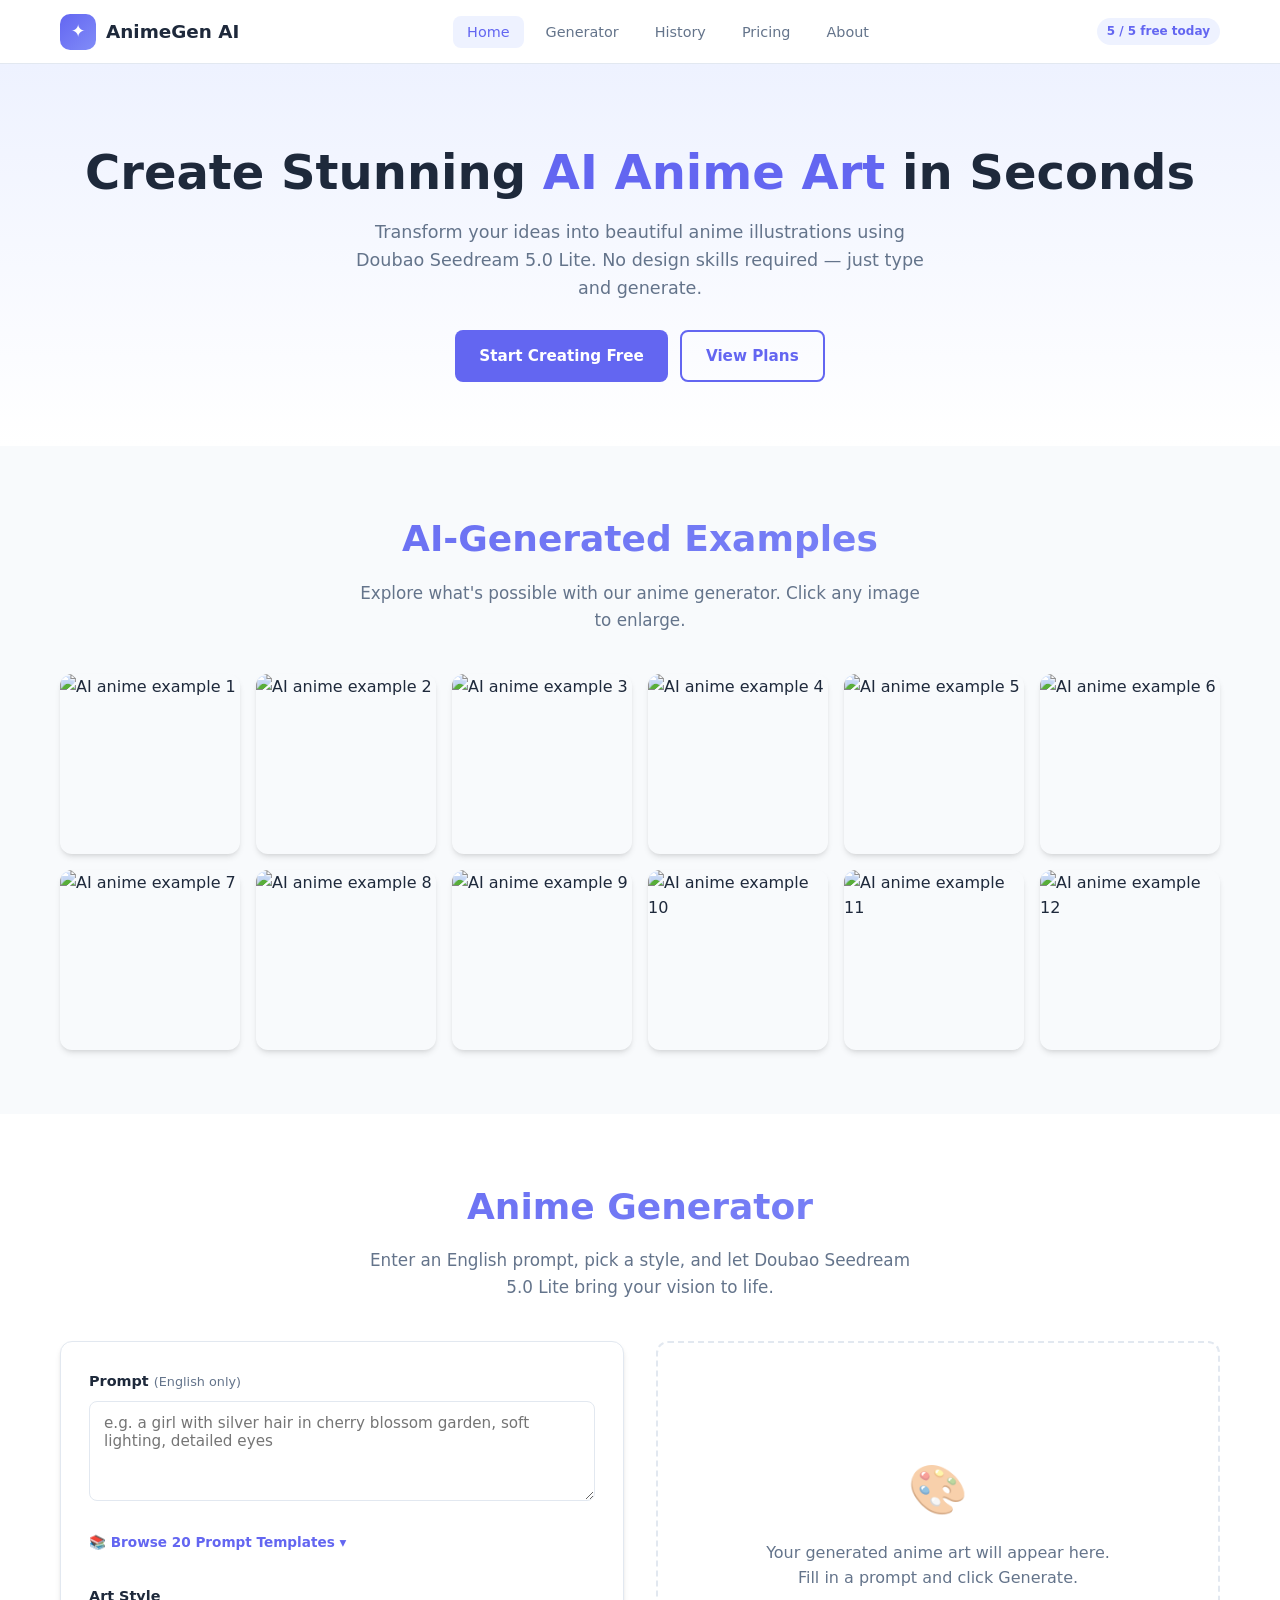
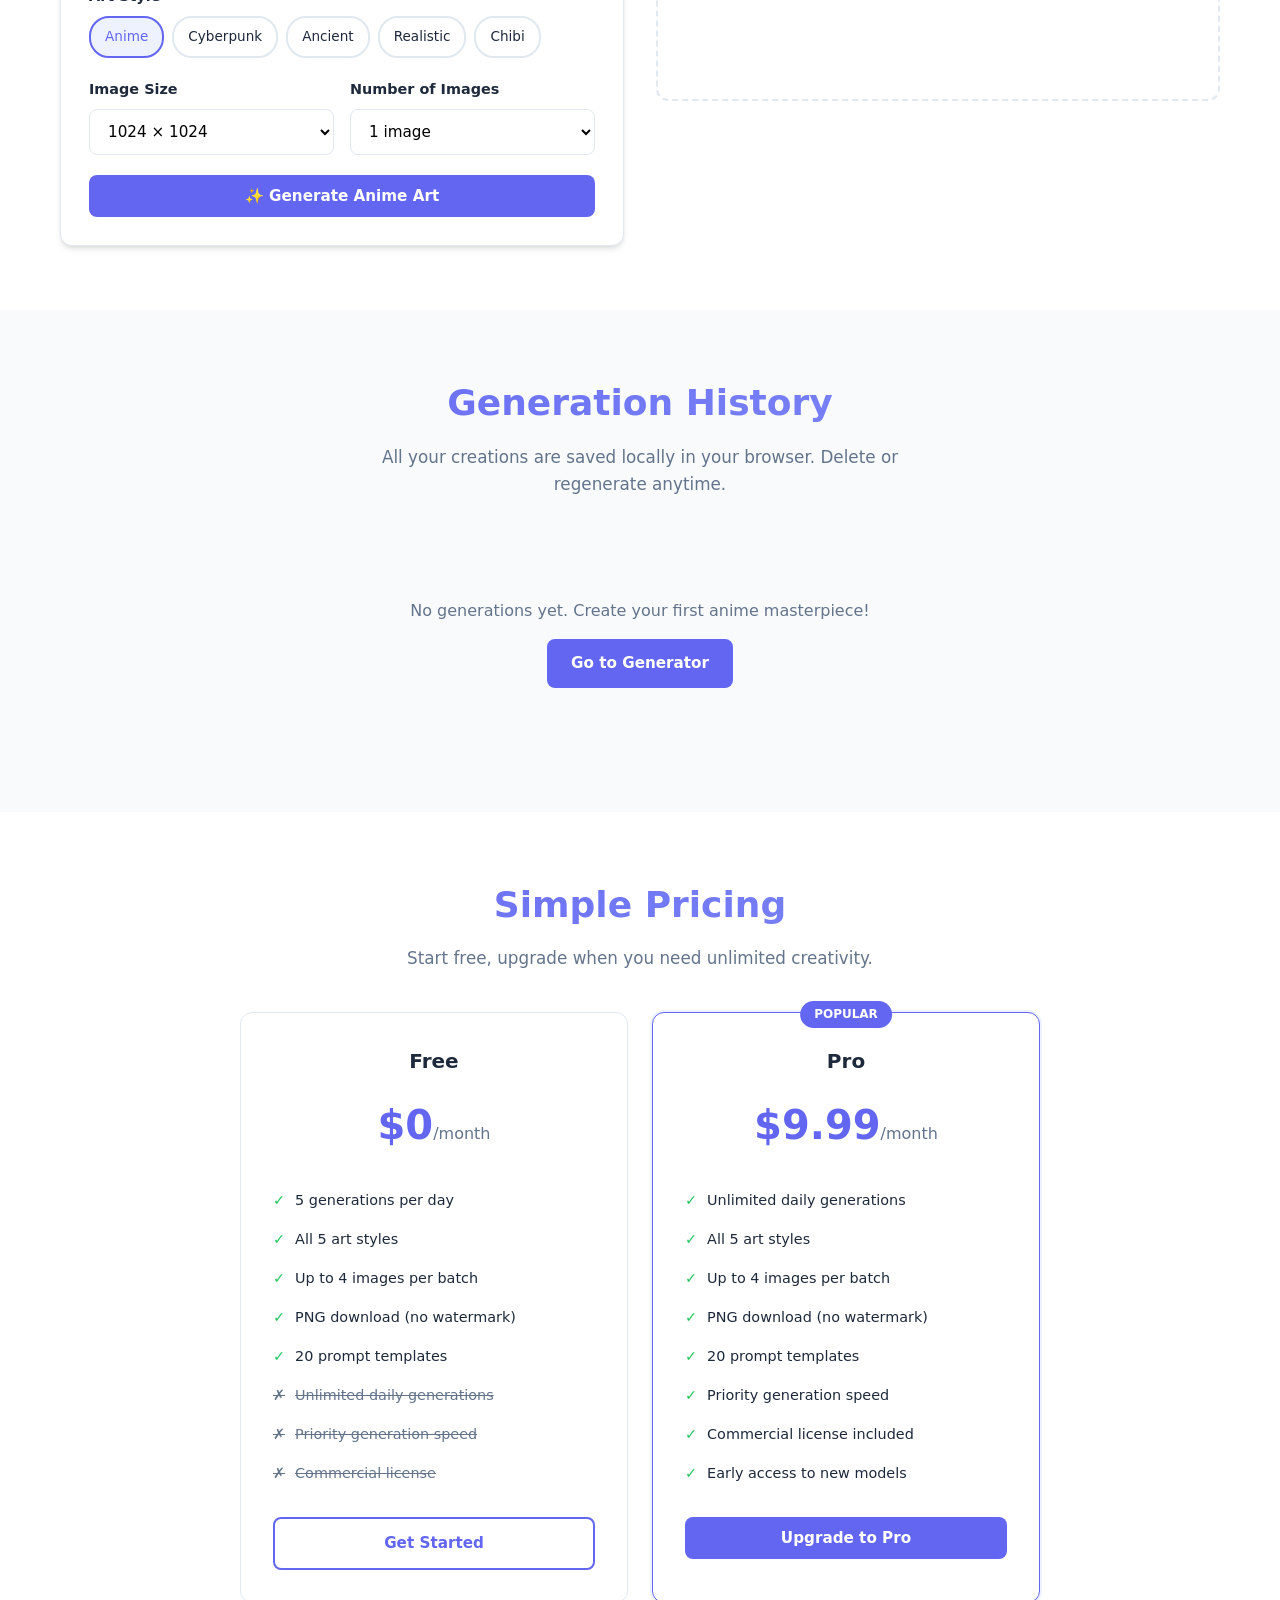
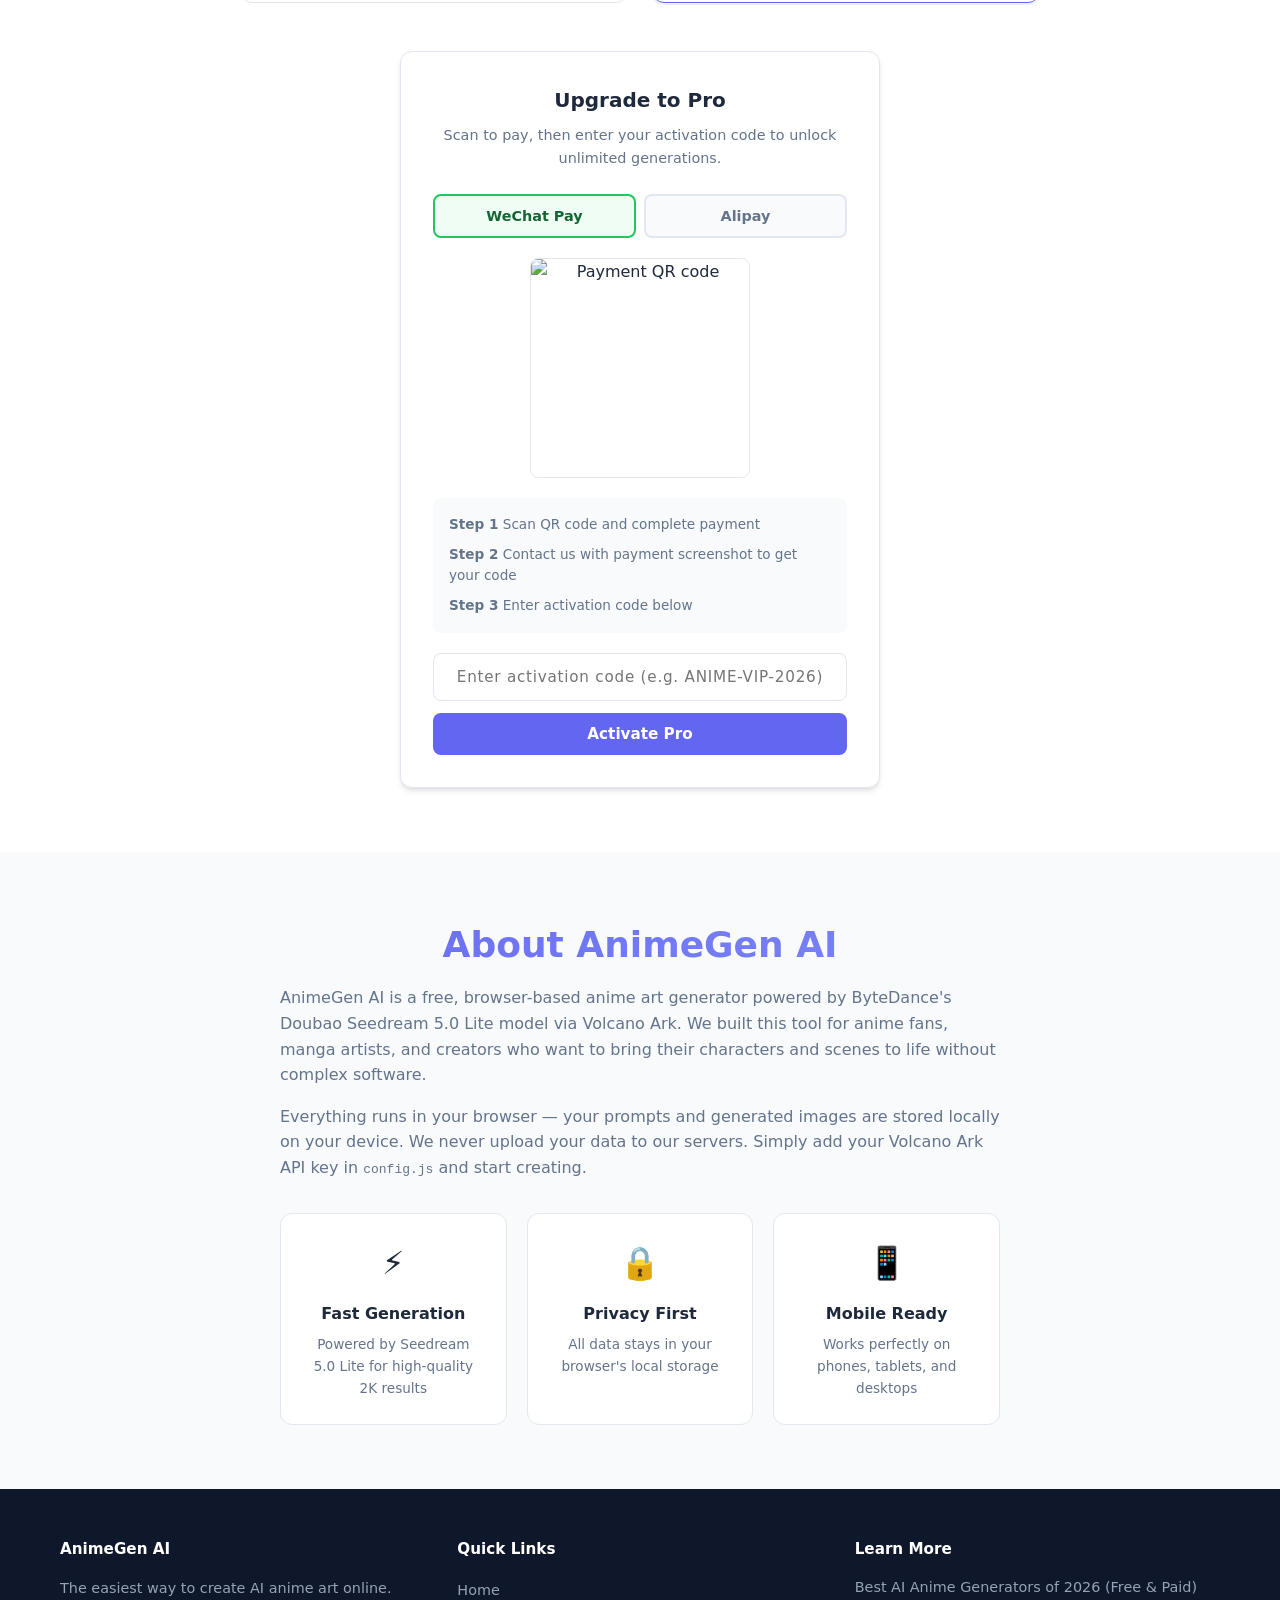
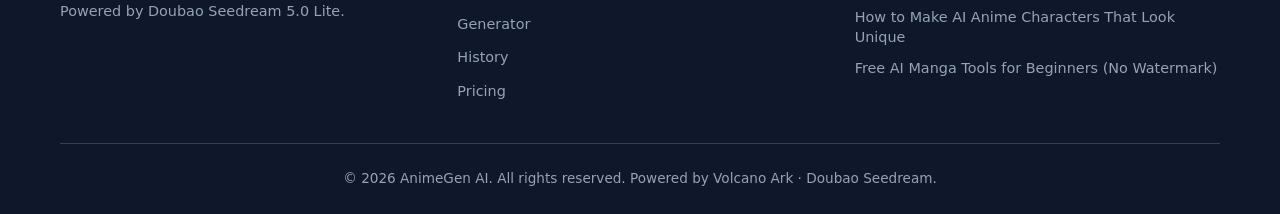
==== index.html @ f58b9b69 "Add files via upload" ====
<!DOCTYPE html>
<html lang="en">
<head>
  <meta charset="UTF-8">
  <meta name="viewport" content="width=device-width, initial-scale=1.0">
  <meta name="description" content="Free AI anime generator powered by Doubao Seedream 5.0 Lite. Create stunning anime art, manga characters, and illustrations online.">
  <meta name="keywords" content="AI anime generator, Doubao Seedream, manga art, anime character creator">
  <title>AnimeGen AI — Free AI Anime Generator | Doubao Seedream 5.0</title>
  <link rel="icon" href="favicon.svg" type="image/svg+xml">
  <link rel="stylesheet" href="style.css">
</head>
<body>

  <!-- Navigation -->
  <header class="navbar">
    <div class="container">
      <a href="#home" class="logo">
        <div class="logo-icon">✦</div>
        <span>AnimeGen AI</span>
      </a>
      <button class="nav-toggle" id="navToggle" aria-label="Toggle menu">
        <span></span><span></span><span></span>
      </button>
      <ul class="nav-links" id="navLinks">
        <li><a href="#home" data-nav="home">Home</a></li>
        <li><a href="#generator" data-nav="generator">Generator</a></li>
        <li><a href="#history" data-nav="history">History</a></li>
        <li><a href="#pricing" data-nav="pricing">Pricing</a></li>
        <li><a href="#about" data-nav="about">About</a></li>
      </ul>
      <span class="quota-badge" id="quotaBadge">5 / 5 free today</span>
    </div>
  </header>

  <main>
    <!-- Home / Hero -->
    <section id="home" class="hero">
      <div class="container">
        <h1>Create Stunning <span>AI Anime Art</span> in Seconds</h1>
        <p>Transform your ideas into beautiful anime illustrations using Doubao Seedream 5.0 Lite. No design skills required — just type and generate.</p>
        <div class="hero-cta">
          <a href="#generator" class="btn btn-primary">Start Creating Free</a>
          <a href="#pricing" class="btn btn-outline">View Plans</a>
        </div>
      </div>
    </section>

    <!-- Example Gallery -->
    <section class="section section-alt">
      <div class="container">
        <h2 class="section-title">AI-Generated Examples</h2>
        <p class="section-subtitle">Explore what's possible with our anime generator. Click any image to enlarge.</p>
        <div class="gallery-grid" id="exampleGallery"></div>
      </div>
    </section>

    <!-- Generator -->
    <section id="generator" class="section">
      <div class="container">
        <h2 class="section-title">Anime Generator</h2>
        <p class="section-subtitle">Enter an English prompt, pick a style, and let Doubao Seedream 5.0 Lite bring your vision to life.</p>

        <div class="generator-layout">
          <!-- Left: Form -->
          <div class="generator-panel">
            <form id="generateForm">
              <div class="form-group">
                <label for="prompt">Prompt <span class="hint">(English only)</span></label>
                <textarea id="prompt" name="prompt" placeholder="e.g. a girl with silver hair in cherry blossom garden, soft lighting, detailed eyes" required maxlength="2000"></textarea>
              </div>

              <div class="form-group">
                <span class="templates-toggle" id="templatesToggle">📚 Browse 20 Prompt Templates ▾</span>
                <div class="templates-grid" id="templatesGrid"></div>
              </div>

              <div class="form-group">
                <label>Art Style</label>
                <div class="style-options" id="styleOptions">
                  <span class="style-chip active" data-style="anime">Anime</span>
                  <span class="style-chip" data-style="cyberpunk">Cyberpunk</span>
                  <span class="style-chip" data-style="ancient">Ancient</span>
                  <span class="style-chip" data-style="realistic">Realistic</span>
                  <span class="style-chip" data-style="chibi">Chibi</span>
                </div>
              </div>

              <div class="form-row">
                <div class="form-group">
                  <label for="size">Image Size</label>
                  <select id="size" name="size">
                    <option value="512x512">512 × 512</option>
                    <option value="768x1024">768 × 1024</option>
                    <option value="1024x1024" selected>1024 × 1024</option>
                  </select>
                </div>
                <div class="form-group">
                  <label for="count">Number of Images</label>
                  <select id="count" name="count">
                    <option value="1">1 image</option>
                    <option value="2">2 images</option>
                    <option value="3">3 images</option>
                    <option value="4">4 images</option>
                  </select>
                </div>
              </div>

              <button type="submit" class="btn btn-primary" id="generateBtn" style="width:100%">
                ✨ Generate Anime Art
              </button>

              <div class="progress-panel" id="progressPanel">
                <div class="progress-bar-wrap">
                  <div class="progress-bar" id="progressBar"></div>
                </div>
                <div class="progress-text">
                  <span id="progressStatus">Preparing...</span>
                  <span id="progressEta">~12s remaining</span>
                </div>
              </div>
            </form>
          </div>

          <!-- Right: Results -->
          <div class="results-panel" id="resultsPanel">
            <div class="results-placeholder" id="resultsPlaceholder">
              <div class="icon">🎨</div>
              <p>Your generated anime art will appear here.<br>Fill in a prompt and click Generate.</p>
            </div>
            <div class="results-grid" id="resultsGrid" style="display:none"></div>
          </div>
        </div>
      </div>
    </section>

    <!-- History -->
    <section id="history" class="section section-alt">
      <div class="container">
        <h2 class="section-title">Generation History</h2>
        <p class="section-subtitle">All your creations are saved locally in your browser. Delete or regenerate anytime.</p>
        <div id="historyContainer">
          <div class="history-empty" id="historyEmpty">
            <p>No generations yet. Create your first anime masterpiece!</p>
            <a href="#generator" class="btn btn-primary" style="margin-top:16px">Go to Generator</a>
          </div>
          <div class="history-list" id="historyList"></div>
        </div>
      </div>
    </section>

    <!-- Pricing -->
    <section id="pricing" class="section">
      <div class="container">
        <h2 class="section-title">Simple Pricing</h2>
        <p class="section-subtitle">Start free, upgrade when you need unlimited creativity.</p>

        <div class="pricing-grid">
          <div class="pricing-card">
            <h3>Free</h3>
            <div class="price">$0<span>/month</span></div>
            <ul class="pricing-features">
              <li>5 generations per day</li>
              <li>All 5 art styles</li>
              <li>Up to 4 images per batch</li>
              <li>PNG download (no watermark)</li>
              <li>20 prompt templates</li>
              <li class="disabled">Unlimited daily generations</li>
              <li class="disabled">Priority generation speed</li>
              <li class="disabled">Commercial license</li>
            </ul>
            <a href="#generator" class="btn btn-outline" style="width:100%">Get Started</a>
          </div>

          <div class="pricing-card featured">
            <span class="badge">POPULAR</span>
            <h3>Pro</h3>
            <div class="price" id="proPriceDisplay">$9.99<span>/month</span></div>
            <ul class="pricing-features">
              <li>Unlimited daily generations</li>
              <li>All 5 art styles</li>
              <li>Up to 4 images per batch</li>
              <li>PNG download (no watermark)</li>
              <li>20 prompt templates</li>
              <li>Priority generation speed</li>
              <li>Commercial license included</li>
              <li>Early access to new models</li>
            </ul>
            <button type="button" class="btn btn-primary" id="upgradeProBtn" style="width:100%">Upgrade to Pro</button>
          </div>
        </div>

        <!-- Payment & Activation (shown when not Pro) -->
        <div class="payment-section" id="paymentSection">
          <h3 class="payment-section-title">Upgrade to Pro</h3>
          <p class="payment-section-desc">Scan to pay, then enter your activation code to unlock unlimited generations.</p>
          <div id="proActiveBanner" class="pro-active-banner" style="display:none">
            <span>✓</span>
            <div>
              <strong>Pro Active</strong>
              <p id="proExpiryText">Unlimited generations enabled</p>
            </div>
          </div>
          <div id="paymentFlow">
            <div class="payment-tabs">
              <button type="button" class="payment-tab active" data-pay-tab="wechat">WeChat Pay</button>
              <button type="button" class="payment-tab" data-pay-tab="alipay">Alipay</button>
            </div>
            <div class="payment-qr-wrap">
              <img id="paymentQrImage" src="" alt="Payment QR code" class="payment-qr">
              <p class="payment-amount" id="paymentAmount"></p>
              <p class="payment-note" id="paymentNote"></p>
            </div>
            <div class="payment-steps">
              <p><strong>Step 1</strong> Scan QR code and complete payment</p>
              <p><strong>Step 2</strong> Contact us with payment screenshot to get your code</p>
              <p class="payment-contact" id="paymentContact"></p>
              <p><strong>Step 3</strong> Enter activation code below</p>
            </div>
            <form id="activationForm" class="activation-form">
              <input type="text" id="activationCode" placeholder="Enter activation code (e.g. ANIME-VIP-2026)" autocomplete="off" maxlength="32">
              <button type="submit" class="btn btn-primary">Activate Pro</button>
            </form>
          </div>
        </div>
      </div>
    </section>

    <!-- About -->
    <section id="about" class="section section-alt">
      <div class="container">
        <h2 class="section-title">About AnimeGen AI</h2>
        <div class="about-content">
          <p>AnimeGen AI is a free, browser-based anime art generator powered by ByteDance's Doubao Seedream 5.0 Lite model via Volcano Ark. We built this tool for anime fans, manga artists, and creators who want to bring their characters and scenes to life without complex software.</p>
          <p>Everything runs in your browser — your prompts and generated images are stored locally on your device. We never upload your data to our servers. Simply add your Volcano Ark API key in <code>config.js</code> and start creating.</p>

          <div class="about-features">
            <div class="about-feature">
              <div class="icon">⚡</div>
              <h4>Fast Generation</h4>
              <p>Powered by Seedream 5.0 Lite for high-quality 2K results</p>
            </div>
            <div class="about-feature">
              <div class="icon">🔒</div>
              <h4>Privacy First</h4>
              <p>All data stays in your browser's local storage</p>
            </div>
            <div class="about-feature">
              <div class="icon">📱</div>
              <h4>Mobile Ready</h4>
              <p>Works perfectly on phones, tablets, and desktops</p>
            </div>
          </div>
        </div>
      </div>
    </section>
  </main>

  <!-- Footer -->
  <footer class="footer">
    <div class="container">
      <div class="footer-grid">
        <div>
          <h4>AnimeGen AI</h4>
          <p style="font-size:0.9rem;line-height:1.6">The easiest way to create AI anime art online. Powered by Doubao Seedream 5.0 Lite.</p>
        </div>
        <div>
          <h4>Quick Links</h4>
          <ul>
            <li><a href="#home">Home</a></li>
            <li><a href="#generator">Generator</a></li>
            <li><a href="#history">History</a></li>
            <li><a href="#pricing">Pricing</a></li>
          </ul>
        </div>
        <div class="seo-articles">
          <h4>Learn More</h4>
          <a href="#" data-seo-article="1">Best AI Anime Generators of 2026 (Free &amp; Paid)</a>
          <a href="#" data-seo-article="2">How to Make AI Anime Characters That Look Unique</a>
          <a href="#" data-seo-article="3">Free AI Manga Tools for Beginners (No Watermark)</a>
        </div>
      </div>
      <div class="footer-bottom">
        <p>&copy; 2026 AnimeGen AI. All rights reserved. Powered by Volcano Ark · Doubao Seedream.</p>
      </div>
    </div>
  </footer>

  <!-- Lightbox Modal -->
  <div class="modal-overlay" id="lightboxModal">
    <div class="modal modal-lightbox">
      <button class="modal-close" id="lightboxClose" aria-label="Close">&times;</button>
      <img id="lightboxImage" src="" alt="Enlarged view">
    </div>
  </div>

  <!-- Pro Upgrade Modal (quota limit) -->
  <div class="modal-overlay" id="proModal">
    <div class="modal modal-pro modal-pro-limit">
      <button class="modal-close" id="proModalClose" aria-label="Close">&times;</button>
      <div class="icon">👑</div>
      <h3>Daily Limit Reached</h3>
      <p>You've used all free generations today. Upgrade to Pro for unlimited anime art creation.</p>
      <button type="button" class="btn btn-primary" id="proModalPricing" style="width:100%">Upgrade Now</button>
      <button type="button" class="btn btn-ghost" id="proModalDismiss" style="margin-top:12px;width:100%">Maybe Later</button>
    </div>
  </div>

  <!-- Payment Modal -->
  <div class="modal-overlay" id="paymentModal">
    <div class="modal modal-payment">
      <button class="modal-close" id="paymentModalClose" aria-label="Close">&times;</button>
      <h3>Upgrade to Pro</h3>
      <p class="modal-payment-sub" id="paymentModalPrice"></p>
      <div class="payment-tabs">
        <button type="button" class="payment-tab active" data-pay-tab="wechat">WeChat</button>
        <button type="button" class="payment-tab" data-pay-tab="alipay">Alipay</button>
      </div>
      <div class="payment-qr-wrap modal-qr-wrap">
        <img id="paymentModalQr" src="" alt="Payment QR code" class="payment-qr">
      </div>
      <p class="payment-note-sm" id="paymentModalNote"></p>
      <p class="payment-contact-sm" id="paymentModalContact"></p>
      <form id="activationFormModal" class="activation-form">
        <input type="text" id="activationCodeModal" placeholder="Activation code" autocomplete="off" maxlength="32">
        <button type="submit" class="btn btn-primary" style="width:100%">Activate Pro</button>
      </form>
    </div>
  </div>

  <!-- Toast Container -->
  <div class="toast-container" id="toastContainer"></div>

  <script src="config.js"></script>
  <script src="script.js"></script>
</body>
</html>
---- style.css ----
/* ============================================
   AI Anime Generator - Global Styles
   Primary: #6366f1 | Mobile-first responsive
   ============================================ */

:root {
  --primary: #6366f1;
  --primary-dark: #4f46e5;
  --primary-light: #818cf8;
  --primary-bg: #eef2ff;
  --text: #1e293b;
  --text-muted: #64748b;
  --bg: #ffffff;
  --bg-alt: #f8fafc;
  --border: #e2e8f0;
  --success: #22c55e;
  --danger: #ef4444;
  --warning: #f59e0b;
  --shadow: 0 4px 6px -1px rgb(0 0 0 / 0.1), 0 2px 4px -2px rgb(0 0 0 / 0.1);
  --shadow-lg: 0 10px 15px -3px rgb(0 0 0 / 0.1), 0 4px 6px -4px rgb(0 0 0 / 0.1);
  --radius: 12px;
  --radius-sm: 8px;
  --nav-height: 64px;
  --max-width: 1200px;
  --transition: 0.2s ease;
}

*,
*::before,
*::after {
  box-sizing: border-box;
  margin: 0;
  padding: 0;
}

html {
  scroll-behavior: smooth;
  scroll-padding-top: calc(var(--nav-height) + 16px);
}

body {
  font-family: 'Segoe UI', system-ui, -apple-system, BlinkMacSystemFont, sans-serif;
  color: var(--text);
  background: var(--bg);
  line-height: 1.6;
  -webkit-font-smoothing: antialiased;
}

img {
  max-width: 100%;
  height: auto;
  display: block;
}

a {
  color: var(--primary);
  text-decoration: none;
  transition: color var(--transition);
}

a:hover {
  color: var(--primary-dark);
}

.container {
  width: 100%;
  max-width: var(--max-width);
  margin: 0 auto;
  padding: 0 20px;
}

/* ---- Navigation ---- */
.navbar {
  position: fixed;
  top: 0;
  left: 0;
  right: 0;
  height: var(--nav-height);
  background: rgba(255, 255, 255, 0.95);
  backdrop-filter: blur(12px);
  border-bottom: 1px solid var(--border);
  z-index: 1000;
}

.navbar .container {
  display: flex;
  align-items: center;
  justify-content: space-between;
  height: 100%;
}

.logo {
  display: flex;
  align-items: center;
  gap: 10px;
  font-weight: 700;
  font-size: 1.15rem;
  color: var(--text);
}

.logo-icon {
  width: 36px;
  height: 36px;
  background: linear-gradient(135deg, var(--primary), var(--primary-light));
  border-radius: 10px;
  display: flex;
  align-items: center;
  justify-content: center;
  color: white;
  font-size: 1.1rem;
}

.nav-links {
  display: flex;
  align-items: center;
  gap: 8px;
  list-style: none;
}

.nav-links a {
  color: var(--text-muted);
  font-size: 0.9rem;
  font-weight: 500;
  padding: 8px 14px;
  border-radius: var(--radius-sm);
  transition: all var(--transition);
}

.nav-links a:hover,
.nav-links a.active {
  color: var(--primary);
  background: var(--primary-bg);
}

.nav-toggle {
  display: none;
  flex-direction: column;
  gap: 5px;
  background: none;
  border: none;
  cursor: pointer;
  padding: 8px;
}

.nav-toggle span {
  width: 24px;
  height: 2px;
  background: var(--text);
  border-radius: 2px;
  transition: var(--transition);
}

.quota-badge {
  font-size: 0.75rem;
  background: var(--primary-bg);
  color: var(--primary);
  padding: 4px 10px;
  border-radius: 20px;
  font-weight: 600;
  white-space: nowrap;
}

/* ---- Buttons ---- */
.btn {
  display: inline-flex;
  align-items: center;
  justify-content: center;
  gap: 8px;
  padding: 12px 24px;
  font-size: 0.95rem;
  font-weight: 600;
  border: none;
  border-radius: var(--radius-sm);
  cursor: pointer;
  transition: all var(--transition);
  font-family: inherit;
}

.btn-primary {
  background: var(--primary);
  color: white;
}

.btn-primary:hover:not(:disabled) {
  background: var(--primary-dark);
  transform: translateY(-1px);
  box-shadow: var(--shadow);
}

.btn-primary:disabled {
  opacity: 0.6;
  cursor: not-allowed;
}

.btn-outline {
  background: transparent;
  color: var(--primary);
  border: 2px solid var(--primary);
}

.btn-outline:hover {
  background: var(--primary-bg);
}

.btn-ghost {
  background: var(--bg-alt);
  color: var(--text);
}

.btn-ghost:hover {
  background: var(--border);
}

.btn-sm {
  padding: 8px 14px;
  font-size: 0.85rem;
}

.btn-danger {
  background: #fef2f2;
  color: var(--danger);
}

.btn-danger:hover {
  background: #fee2e2;
}

/* ---- Hero / Sections ---- */
main {
  padding-top: var(--nav-height);
}

.section {
  padding: 64px 0;
}

.section-alt {
  background: var(--bg-alt);
}

.section-title {
  font-size: clamp(1.75rem, 4vw, 2.25rem);
  font-weight: 800;
  text-align: center;
  margin-bottom: 12px;
  background: linear-gradient(135deg, var(--primary), var(--primary-light));
  -webkit-background-clip: text;
  -webkit-text-fill-color: transparent;
  background-clip: text;
}

.section-subtitle {
  text-align: center;
  color: var(--text-muted);
  max-width: 560px;
  margin: 0 auto 40px;
  font-size: 1.05rem;
}

/* ---- Hero ---- */
.hero {
  padding: 80px 0 64px;
  background: linear-gradient(180deg, var(--primary-bg) 0%, var(--bg) 100%);
  text-align: center;
}

.hero h1 {
  font-size: clamp(2rem, 5vw, 3rem);
  font-weight: 800;
  line-height: 1.2;
  margin-bottom: 16px;
}

.hero h1 span {
  color: var(--primary);
}

.hero p {
  font-size: 1.1rem;
  color: var(--text-muted);
  max-width: 600px;
  margin: 0 auto 28px;
}

.hero-cta {
  display: flex;
  flex-wrap: wrap;
  gap: 12px;
  justify-content: center;
}

/* ---- Gallery (Home) ---- */
.gallery-grid {
  display: grid;
  grid-template-columns: repeat(auto-fill, minmax(160px, 1fr));
  gap: 16px;
}

.gallery-item {
  position: relative;
  aspect-ratio: 1;
  border-radius: var(--radius);
  overflow: hidden;
  cursor: pointer;
  box-shadow: var(--shadow);
  transition: transform var(--transition), box-shadow var(--transition);
}

.gallery-item:hover {
  transform: scale(1.03);
  box-shadow: var(--shadow-lg);
}

.gallery-item img {
  width: 100%;
  height: 100%;
  object-fit: cover;
}

.gallery-item .overlay {
  position: absolute;
  inset: 0;
  background: linear-gradient(transparent 50%, rgba(0, 0, 0, 0.6));
  display: flex;
  align-items: flex-end;
  padding: 12px;
  opacity: 0;
  transition: opacity var(--transition);
}

.gallery-item:hover .overlay {
  opacity: 1;
}

.gallery-item .overlay span {
  color: white;
  font-size: 0.8rem;
  font-weight: 500;
}

/* ---- Generator ---- */
.generator-layout {
  display: grid;
  grid-template-columns: 1fr 1fr;
  gap: 32px;
  align-items: start;
}

.generator-panel {
  background: var(--bg);
  border: 1px solid var(--border);
  border-radius: var(--radius);
  padding: 28px;
  box-shadow: var(--shadow);
}

.form-group {
  margin-bottom: 20px;
}

.form-group label {
  display: block;
  font-weight: 600;
  font-size: 0.9rem;
  margin-bottom: 8px;
  color: var(--text);
}

.form-group label .hint {
  font-weight: 400;
  color: var(--text-muted);
  font-size: 0.8rem;
}

textarea,
select,
input[type="text"],
input[type="number"] {
  width: 100%;
  padding: 12px 14px;
  border: 1px solid var(--border);
  border-radius: var(--radius-sm);
  font-size: 0.95rem;
  font-family: inherit;
  transition: border-color var(--transition), box-shadow var(--transition);
  background: var(--bg);
}

textarea:focus,
select:focus,
input:focus {
  outline: none;
  border-color: var(--primary);
  box-shadow: 0 0 0 3px rgba(99, 102, 241, 0.2);
}

textarea {
  min-height: 100px;
  resize: vertical;
}

.form-row {
  display: grid;
  grid-template-columns: 1fr 1fr;
  gap: 16px;
}

.style-options {
  display: flex;
  flex-wrap: wrap;
  gap: 8px;
}

.style-chip {
  padding: 8px 14px;
  border: 2px solid var(--border);
  border-radius: 20px;
  font-size: 0.85rem;
  font-weight: 500;
  cursor: pointer;
  background: var(--bg);
  transition: all var(--transition);
  user-select: none;
}

.style-chip:hover {
  border-color: var(--primary-light);
}

.style-chip.active {
  border-color: var(--primary);
  background: var(--primary-bg);
  color: var(--primary);
}

/* Templates */
.templates-toggle {
  font-size: 0.85rem;
  color: var(--primary);
  cursor: pointer;
  font-weight: 600;
  margin-bottom: 12px;
  display: inline-block;
}

.templates-grid {
  display: none;
  grid-template-columns: 1fr;
  gap: 8px;
  max-height: 280px;
  overflow-y: auto;
  padding: 4px;
  margin-bottom: 16px;
}

.templates-grid.open {
  display: grid;
}

.template-card {
  padding: 10px 12px;
  border: 1px solid var(--border);
  border-radius: var(--radius-sm);
  font-size: 0.8rem;
  cursor: pointer;
  transition: all var(--transition);
  text-align: left;
  background: var(--bg-alt);
}

.template-card:hover {
  border-color: var(--primary);
  background: var(--primary-bg);
}

.template-card strong {
  display: block;
  font-size: 0.85rem;
  margin-bottom: 4px;
  color: var(--text);
}

.template-card span {
  color: var(--text-muted);
  display: -webkit-box;
  -webkit-line-clamp: 2;
  -webkit-box-orient: vertical;
  overflow: hidden;
}

/* Progress */
.progress-panel {
  display: none;
  margin-top: 20px;
  padding: 20px;
  background: var(--primary-bg);
  border-radius: var(--radius-sm);
}

.progress-panel.active {
  display: block;
}

.progress-bar-wrap {
  height: 10px;
  background: white;
  border-radius: 5px;
  overflow: hidden;
  margin-bottom: 10px;
}

.progress-bar {
  height: 100%;
  background: linear-gradient(90deg, var(--primary), var(--primary-light));
  border-radius: 5px;
  width: 0%;
  transition: width 0.3s ease;
}

.progress-text {
  font-size: 0.85rem;
  color: var(--text-muted);
  display: flex;
  justify-content: space-between;
}

/* Results */
.results-panel {
  min-height: 400px;
}

.results-placeholder {
  display: flex;
  flex-direction: column;
  align-items: center;
  justify-content: center;
  min-height: 360px;
  border: 2px dashed var(--border);
  border-radius: var(--radius);
  color: var(--text-muted);
  text-align: center;
  padding: 40px;
}

.results-placeholder .icon {
  font-size: 3rem;
  margin-bottom: 12px;
  opacity: 0.5;
}

.results-grid {
  display: grid;
  grid-template-columns: repeat(auto-fit, minmax(200px, 1fr));
  gap: 16px;
}

.result-card {
  position: relative;
  border-radius: var(--radius);
  overflow: hidden;
  box-shadow: var(--shadow);
  background: var(--bg-alt);
}

.result-card img {
  width: 100%;
  aspect-ratio: 1;
  object-fit: cover;
}

.result-actions {
  display: flex;
  flex-wrap: wrap;
  gap: 6px;
  padding: 10px;
  background: var(--bg);
  border-top: 1px solid var(--border);
}

.share-dropdown {
  position: relative;
  display: inline-block;
}

.share-menu {
  display: none;
  position: absolute;
  bottom: 100%;
  left: 0;
  background: white;
  border: 1px solid var(--border);
  border-radius: var(--radius-sm);
  box-shadow: var(--shadow-lg);
  min-width: 160px;
  z-index: 10;
  margin-bottom: 4px;
}

.share-menu.open {
  display: block;
}

.share-menu a,
.share-menu button {
  display: block;
  width: 100%;
  padding: 10px 14px;
  text-align: left;
  border: none;
  background: none;
  font-size: 0.85rem;
  cursor: pointer;
  color: var(--text);
  font-family: inherit;
}

.share-menu a:hover,
.share-menu button:hover {
  background: var(--bg-alt);
}

/* ---- History ---- */
.history-list {
  display: flex;
  flex-direction: column;
  gap: 20px;
}

.history-item {
  display: grid;
  grid-template-columns: auto 1fr auto;
  gap: 20px;
  align-items: center;
  padding: 20px;
  background: var(--bg);
  border: 1px solid var(--border);
  border-radius: var(--radius);
  box-shadow: var(--shadow);
}

.history-thumb {
  width: 80px;
  height: 80px;
  border-radius: var(--radius-sm);
  object-fit: cover;
}

.history-meta h4 {
  font-size: 0.95rem;
  margin-bottom: 6px;
  word-break: break-word;
}

.history-meta p {
  font-size: 0.8rem;
  color: var(--text-muted);
}

.history-actions {
  display: flex;
  flex-wrap: wrap;
  gap: 8px;
}

.history-empty {
  text-align: center;
  padding: 60px 20px;
  color: var(--text-muted);
}

/* ---- Pricing ---- */
.pricing-grid {
  display: grid;
  grid-template-columns: repeat(auto-fit, minmax(280px, 1fr));
  gap: 24px;
  max-width: 800px;
  margin: 0 auto;
}

.pricing-card {
  background: var(--bg);
  border: 1px solid var(--border);
  border-radius: var(--radius);
  padding: 32px;
  text-align: center;
  position: relative;
  transition: transform var(--transition), box-shadow var(--transition);
}

.pricing-card:hover {
  transform: translateY(-4px);
  box-shadow: var(--shadow-lg);
}

.pricing-card.featured {
  border-color: var(--primary);
  box-shadow: 0 0 0 2px var(--primary-bg);
}

.pricing-card .badge {
  position: absolute;
  top: -12px;
  left: 50%;
  transform: translateX(-50%);
  background: var(--primary);
  color: white;
  font-size: 0.75rem;
  font-weight: 700;
  padding: 4px 14px;
  border-radius: 20px;
}

.pricing-card h3 {
  font-size: 1.25rem;
  margin-bottom: 8px;
}

.pricing-card .price {
  font-size: 2.5rem;
  font-weight: 800;
  color: var(--primary);
  margin: 16px 0;
}

.pricing-card .price span {
  font-size: 1rem;
  font-weight: 500;
  color: var(--text-muted);
}

.pricing-features {
  list-style: none;
  text-align: left;
  margin: 24px 0;
}

.pricing-features li {
  padding: 8px 0;
  font-size: 0.9rem;
  display: flex;
  align-items: flex-start;
  gap: 10px;
}

.pricing-features li::before {
  content: '✓';
  color: var(--success);
  font-weight: 700;
  flex-shrink: 0;
}

.pricing-features li.disabled {
  color: var(--text-muted);
  text-decoration: line-through;
}

.pricing-features li.disabled::before {
  content: '✗';
  color: var(--text-muted);
}

/* ---- About ---- */
.about-content {
  max-width: 720px;
  margin: 0 auto;
}

.about-content p {
  margin-bottom: 16px;
  color: var(--text-muted);
}

.about-features {
  display: grid;
  grid-template-columns: repeat(auto-fit, minmax(200px, 1fr));
  gap: 20px;
  margin-top: 32px;
}

.about-feature {
  padding: 24px;
  background: var(--bg);
  border-radius: var(--radius);
  border: 1px solid var(--border);
  text-align: center;
}

.about-feature .icon {
  font-size: 2rem;
  margin-bottom: 12px;
}

.about-feature h4 {
  margin-bottom: 8px;
}

.about-feature p {
  font-size: 0.85rem;
  margin: 0;
}

/* ---- Footer ---- */
.footer {
  background: #0f172a;
  color: #94a3b8;
  padding: 48px 0 24px;
}

.footer-grid {
  display: grid;
  grid-template-columns: repeat(auto-fit, minmax(200px, 1fr));
  gap: 32px;
  margin-bottom: 32px;
}

.footer h4 {
  color: white;
  font-size: 0.95rem;
  margin-bottom: 16px;
}

.footer ul {
  list-style: none;
}

.footer ul li {
  margin-bottom: 8px;
}

.footer a {
  color: #94a3b8;
  font-size: 0.9rem;
}

.footer a:hover {
  color: white;
}

.footer-bottom {
  border-top: 1px solid #334155;
  padding-top: 24px;
  text-align: center;
  font-size: 0.85rem;
}

.seo-articles a {
  display: block;
  margin-bottom: 10px;
  line-height: 1.4;
}

/* ---- Modals ---- */
.modal-overlay {
  display: none;
  position: fixed;
  inset: 0;
  background: rgba(0, 0, 0, 0.7);
  z-index: 2000;
  align-items: center;
  justify-content: center;
  padding: 20px;
}

.modal-overlay.open {
  display: flex;
}

.modal {
  background: var(--bg);
  border-radius: var(--radius);
  max-width: 90vw;
  max-height: 90vh;
  overflow: auto;
  position: relative;
  box-shadow: var(--shadow-lg);
}

.modal-close {
  position: absolute;
  top: 12px;
  right: 12px;
  width: 36px;
  height: 36px;
  border: none;
  background: rgba(0, 0, 0, 0.5);
  color: white;
  border-radius: 50%;
  font-size: 1.25rem;
  cursor: pointer;
  z-index: 1;
  display: flex;
  align-items: center;
  justify-content: center;
}

.modal-lightbox img {
  max-width: 85vw;
  max-height: 85vh;
  border-radius: var(--radius);
}

.modal-pro {
  padding: 40px;
  text-align: center;
  max-width: 420px;
}

.modal-pro .icon {
  font-size: 3rem;
  margin-bottom: 16px;
}

.modal-pro h3 {
  margin-bottom: 12px;
}

.modal-pro p {
  color: var(--text-muted);
  margin-bottom: 24px;
}

.modal-pro-limit {
  max-width: 400px;
}

/* ---- Payment / Pro Upgrade ---- */
.payment-section {
  max-width: 480px;
  margin: 48px auto 0;
  padding: 32px;
  background: var(--bg);
  border: 1px solid var(--border);
  border-radius: var(--radius);
  box-shadow: var(--shadow);
}

.payment-section-title {
  font-size: 1.25rem;
  text-align: center;
  margin-bottom: 8px;
}

.payment-section-desc {
  text-align: center;
  color: var(--text-muted);
  font-size: 0.9rem;
  margin-bottom: 24px;
}

.pro-active-banner {
  display: flex;
  align-items: center;
  gap: 16px;
  padding: 20px;
  background: #f0fdf4;
  border: 1px solid #bbf7d0;
  border-radius: var(--radius-sm);
  margin-bottom: 16px;
}

.pro-active-banner span {
  font-size: 1.5rem;
  color: var(--success);
}

.pro-active-banner strong {
  display: block;
  color: #166534;
  margin-bottom: 4px;
}

.pro-active-banner p {
  font-size: 0.85rem;
  color: #15803d;
  margin: 0;
}

.payment-tabs {
  display: flex;
  gap: 8px;
  margin-bottom: 20px;
}

.payment-tab {
  flex: 1;
  padding: 12px;
  border: 2px solid var(--border);
  border-radius: var(--radius-sm);
  background: var(--bg-alt);
  font-size: 0.9rem;
  font-weight: 600;
  cursor: pointer;
  transition: all var(--transition);
  font-family: inherit;
  color: var(--text-muted);
}

.payment-tab:hover {
  border-color: var(--primary-light);
}

.payment-tab.active {
  border-color: var(--primary);
  background: var(--primary-bg);
  color: var(--primary);
}

.payment-tab[data-pay-tab="wechat"].active {
  border-color: #22c55e;
  background: #f0fdf4;
  color: #166534;
}

.payment-tab[data-pay-tab="alipay"].active {
  border-color: #3b82f6;
  background: #eff6ff;
  color: #1d4ed8;
}

.payment-qr-wrap {
  text-align: center;
  margin-bottom: 20px;
}

.payment-qr {
  width: 220px;
  height: 220px;
  object-fit: contain;
  border-radius: var(--radius-sm);
  border: 1px solid var(--border);
  background: white;
  margin: 0 auto 12px;
  display: block;
}

.payment-amount {
  font-size: 1.35rem;
  font-weight: 800;
  color: var(--primary);
  margin-bottom: 4px;
}

.payment-note {
  font-size: 0.8rem;
  color: var(--text-muted);
}

.payment-steps {
  background: var(--bg-alt);
  border-radius: var(--radius-sm);
  padding: 16px;
  margin-bottom: 20px;
  font-size: 0.85rem;
  color: var(--text-muted);
}

.payment-steps p {
  margin-bottom: 8px;
}

.payment-steps p:last-child {
  margin-bottom: 0;
}

.payment-contact {
  color: var(--primary);
  font-weight: 500;
}

.activation-form {
  display: flex;
  flex-direction: column;
  gap: 12px;
}

.activation-form input {
  width: 100%;
  padding: 14px;
  border: 1px solid var(--border);
  border-radius: var(--radius-sm);
  font-size: 0.95rem;
  font-family: inherit;
  text-align: center;
  letter-spacing: 0.05em;
}

.activation-form input:focus {
  outline: none;
  border-color: var(--primary);
  box-shadow: 0 0 0 3px rgba(99, 102, 241, 0.2);
}

.modal-payment {
  padding: 28px;
  max-width: 400px;
  width: 100%;
}

.modal-payment h3 {
  text-align: center;
  margin-bottom: 8px;
}

.modal-payment-sub {
  text-align: center;
  color: var(--primary);
  font-weight: 700;
  font-size: 1.1rem;
  margin-bottom: 20px;
}

.modal-qr-wrap .payment-qr {
  width: 200px;
  height: 200px;
}

.payment-note-sm,
.payment-contact-sm {
  font-size: 0.8rem;
  color: var(--text-muted);
  text-align: center;
  margin-bottom: 8px;
}

.payment-contact-sm {
  color: var(--primary);
  margin-bottom: 16px;
}

.nav-pro-badge {
  background: linear-gradient(135deg, #f59e0b, #fbbf24);
  color: #78350f;
  font-size: 0.7rem;
  padding: 3px 8px;
  border-radius: 10px;
  font-weight: 700;
  margin-left: 4px;
}

/* ---- Toast ---- */
.toast-container {
  position: fixed;
  bottom: 24px;
  right: 24px;
  z-index: 3000;
  display: flex;
  flex-direction: column;
  gap: 10px;
  max-width: 360px;
}

.toast {
  padding: 14px 18px;
  border-radius: var(--radius-sm);
  font-size: 0.9rem;
  box-shadow: var(--shadow-lg);
  animation: slideIn 0.3s ease;
  display: flex;
  align-items: flex-start;
  gap: 10px;
}

.toast.success {
  background: #f0fdf4;
  color: #166534;
  border: 1px solid #bbf7d0;
}

.toast.error {
  background: #fef2f2;
  color: #991b1b;
  border: 1px solid #fecaca;
}

.toast.info {
  background: var(--primary-bg);
  color: var(--primary-dark);
  border: 1px solid #c7d2fe;
}

@keyframes slideIn {
  from {
    transform: translateX(100%);
    opacity: 0;
  }
  to {
    transform: translateX(0);
    opacity: 1;
  }
}

/* ---- Responsive ---- */
@media (max-width: 900px) {
  .generator-layout {
    grid-template-columns: 1fr;
  }

  .form-row {
    grid-template-columns: 1fr;
  }
}

@media (max-width: 768px) {
  .nav-toggle {
    display: flex;
  }

  .nav-links {
    position: fixed;
    top: var(--nav-height);
    left: 0;
    right: 0;
    background: white;
    flex-direction: column;
    padding: 16px;
    border-bottom: 1px solid var(--border);
    transform: translateY(-120%);
    opacity: 0;
    pointer-events: none;
    transition: all 0.3s ease;
    box-shadow: var(--shadow);
  }

  .nav-links.open {
    transform: translateY(0);
    opacity: 1;
    pointer-events: auto;
  }

  .nav-links a {
    width: 100%;
    text-align: center;
    padding: 14px;
  }

  .quota-badge {
    display: none;
  }

  .history-item {
    grid-template-columns: 1fr;
    text-align: center;
  }

  .history-thumb {
    margin: 0 auto;
  }

  .history-actions {
    justify-content: center;
  }

  .gallery-grid {
    grid-template-columns: repeat(2, 1fr);
  }

  .section {
    padding: 48px 0;
  }

  .generator-panel {
    padding: 20px;
  }

  .payment-section {
    margin-top: 32px;
    padding: 20px;
  }

  .payment-qr {
    width: 180px;
    height: 180px;
  }

  .modal-payment {
    padding: 20px;
    margin: 12px;
  }
}

@media (max-width: 480px) {
  .results-grid {
    grid-template-columns: 1fr;
  }

  .hero-cta {
    flex-direction: column;
  }

  .hero-cta .btn {
    width: 100%;
  }
}
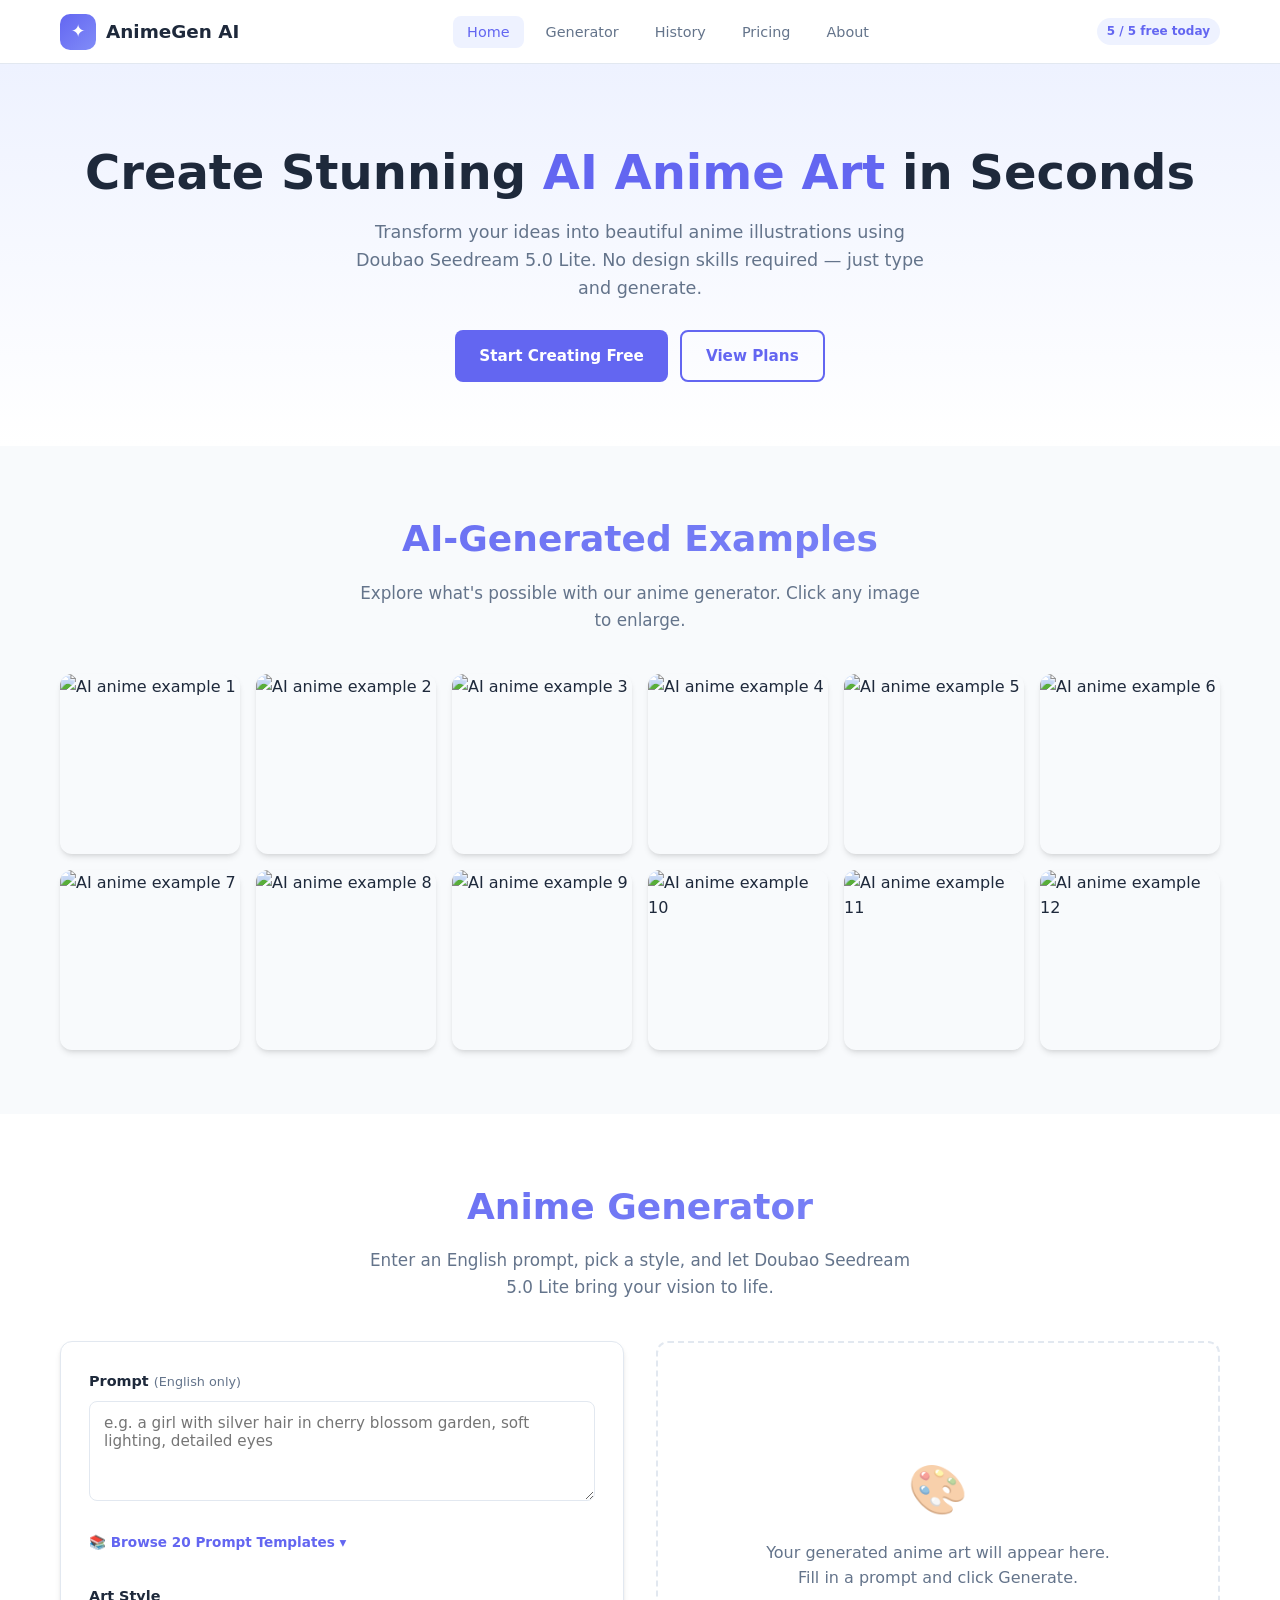
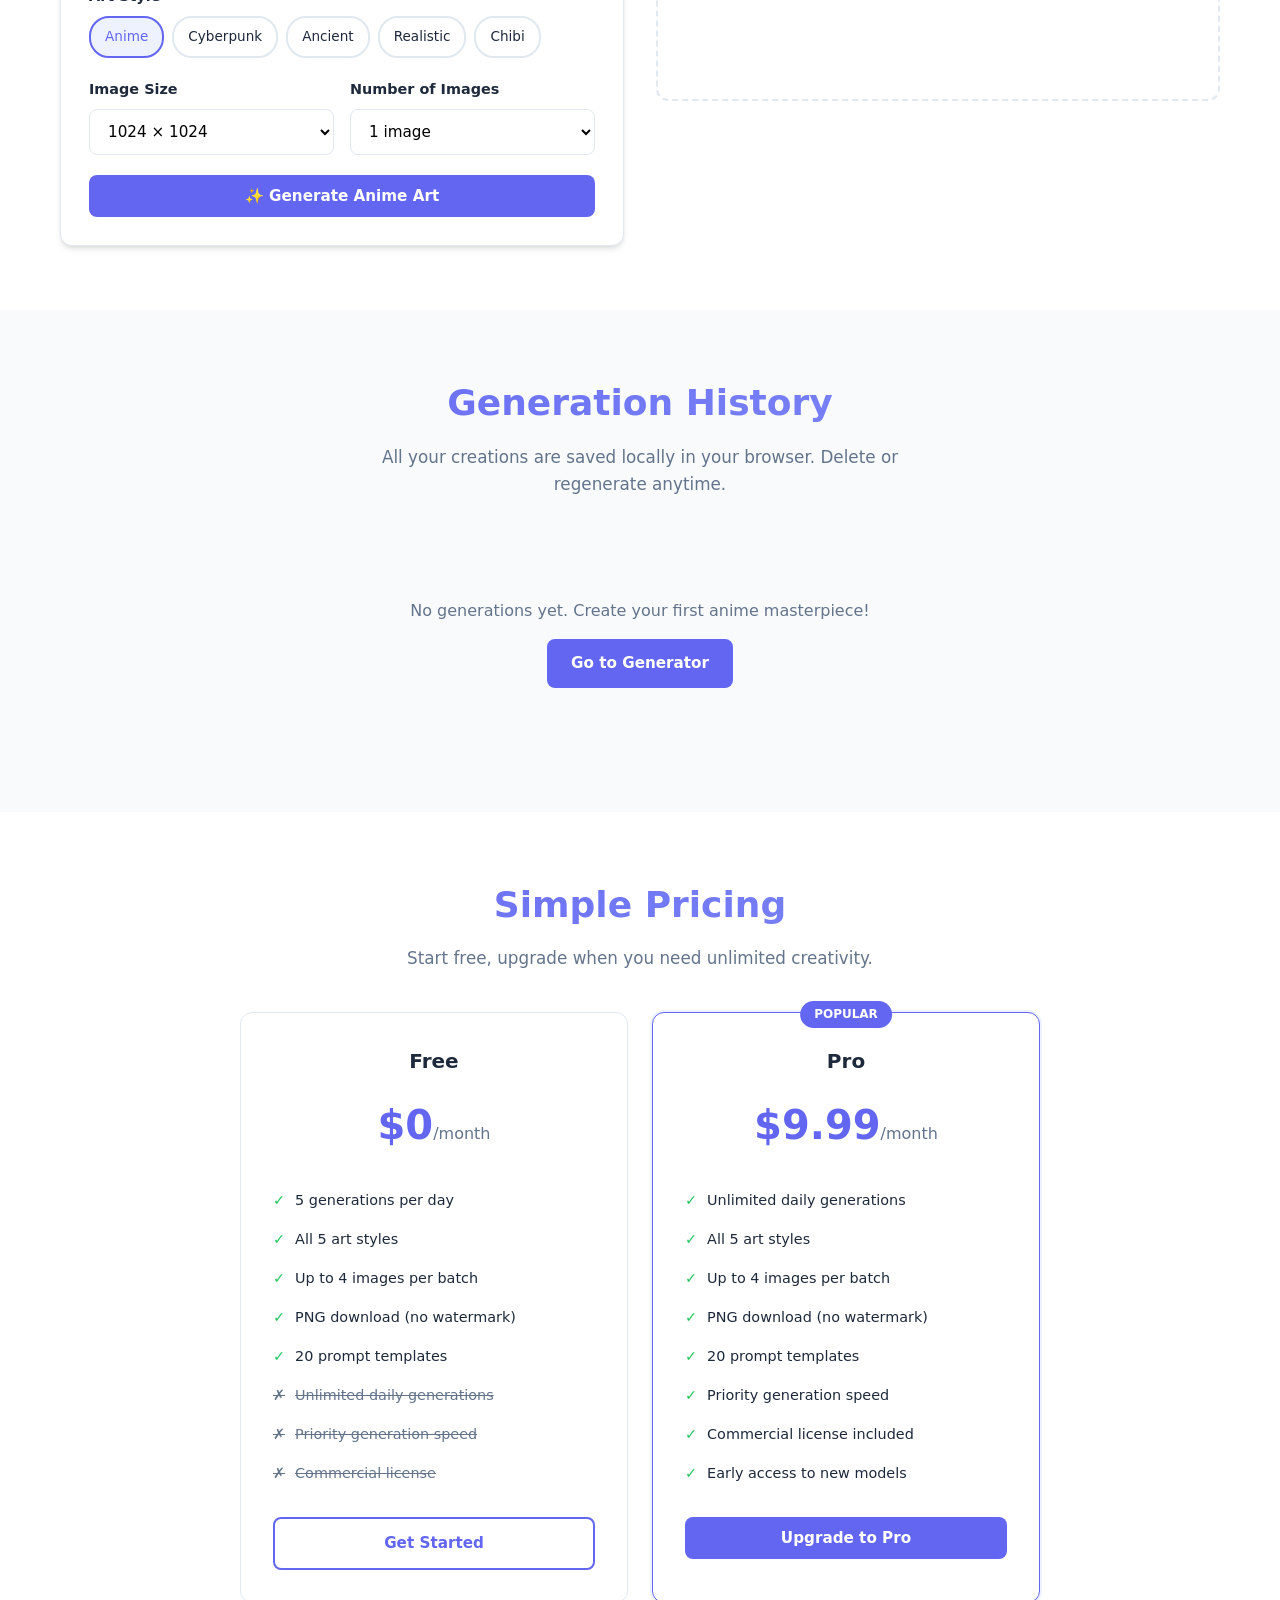
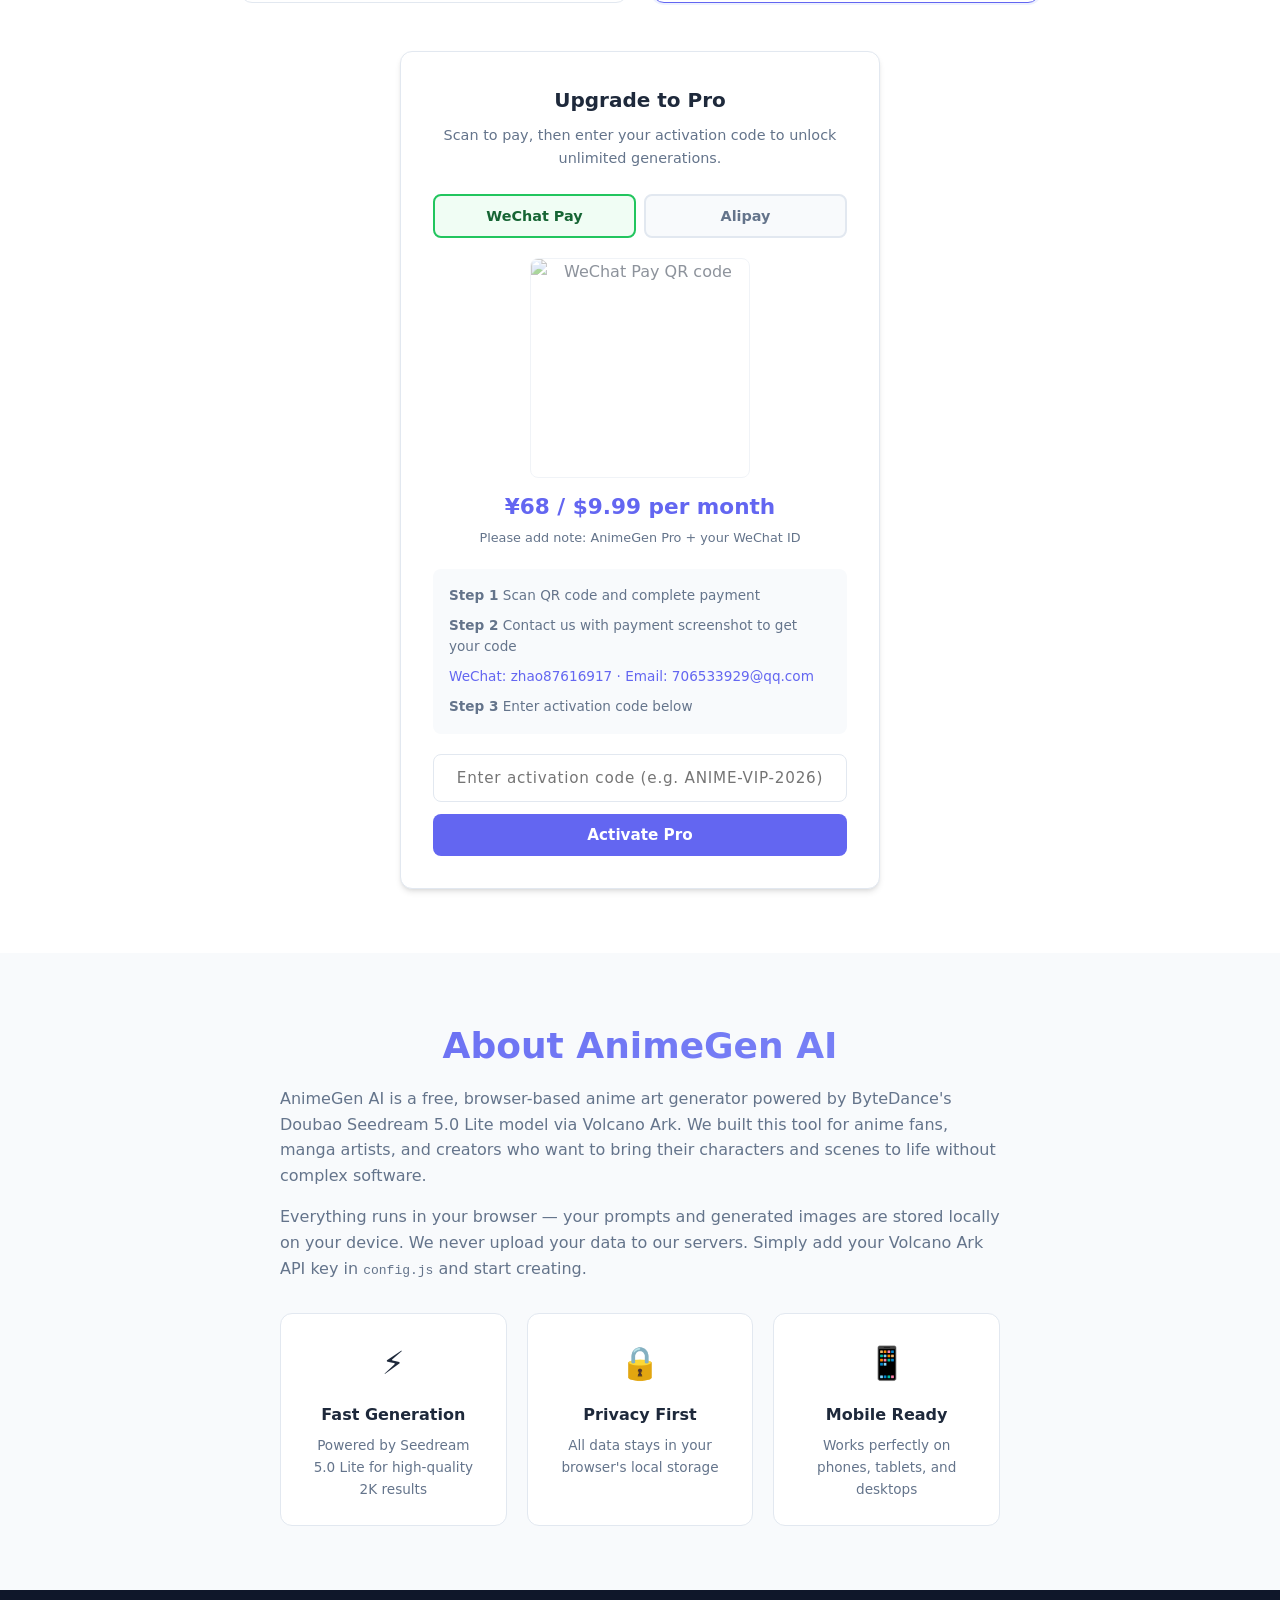
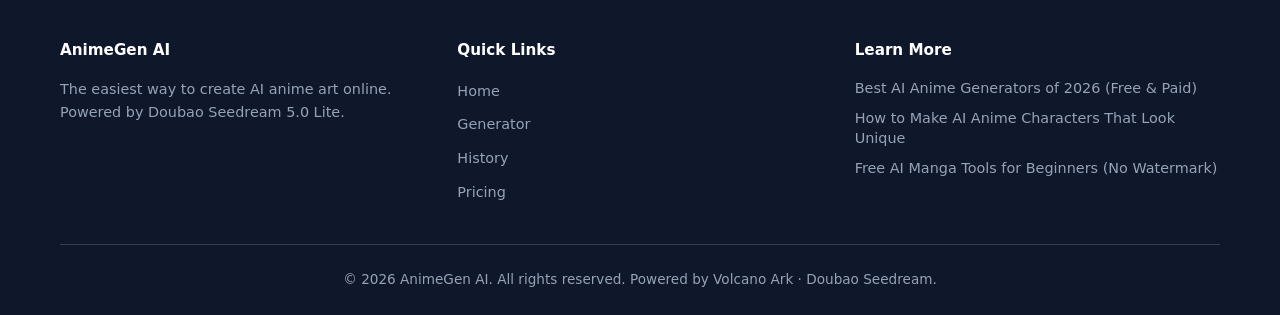
==== commit 93e3c1d7: "Add files via upload" ====
--- a/index.html
+++ b/index.html
@@ -185,7 +185,7 @@
               <li>Commercial license included</li>
               <li>Early access to new models</li>
             </ul>
-            <button type="button" class="btn btn-primary" id="upgradeProBtn" style="width:100%">Upgrade to Pro</button>
+            <button type="button" class="btn btn-primary" id="upgradeProBtn" style="width:100%">Upgrade to Pro — Pay Here</button>
           </div>
         </div>
 
--- a/style.css
+++ b/style.css
@@ -932,6 +932,13 @@
   border: 1px solid var(--border);
   border-radius: var(--radius);
   box-shadow: var(--shadow);
+  scroll-margin-top: 80px;
+  transition: box-shadow 0.3s, border-color 0.3s;
+}
+
+.payment-section.payment-highlight {
+  border-color: var(--primary);
+  box-shadow: 0 0 0 3px rgba(99, 102, 241, 0.35);
 }
 
 .payment-section-title {
@@ -993,6 +1000,9 @@
   transition: all var(--transition);
   font-family: inherit;
   color: var(--text-muted);
+  position: relative;
+  z-index: 2;
+  pointer-events: auto;
 }
 
 .payment-tab:hover {
@@ -1031,6 +1041,7 @@
   background: white;
   margin: 0 auto 12px;
   display: block;
+  transition: opacity 0.2s;
 }
 
 .payment-amount {
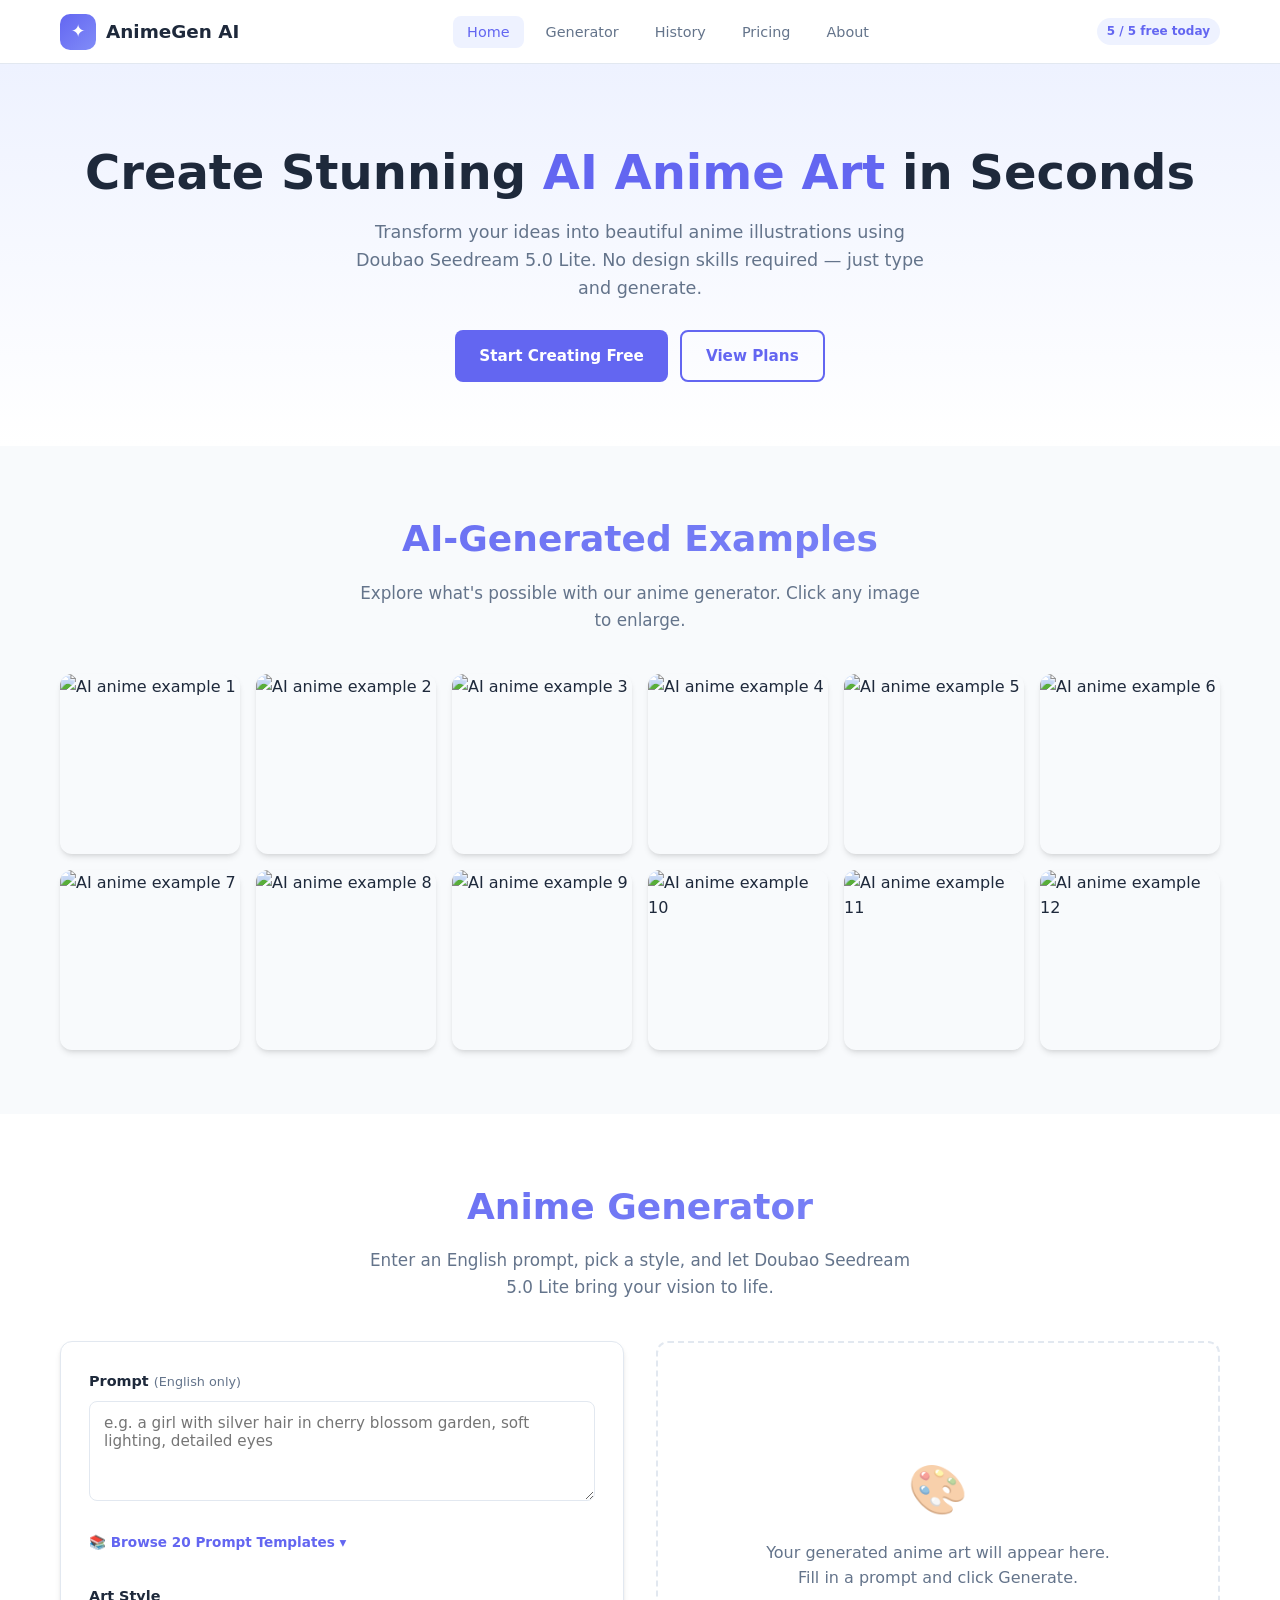
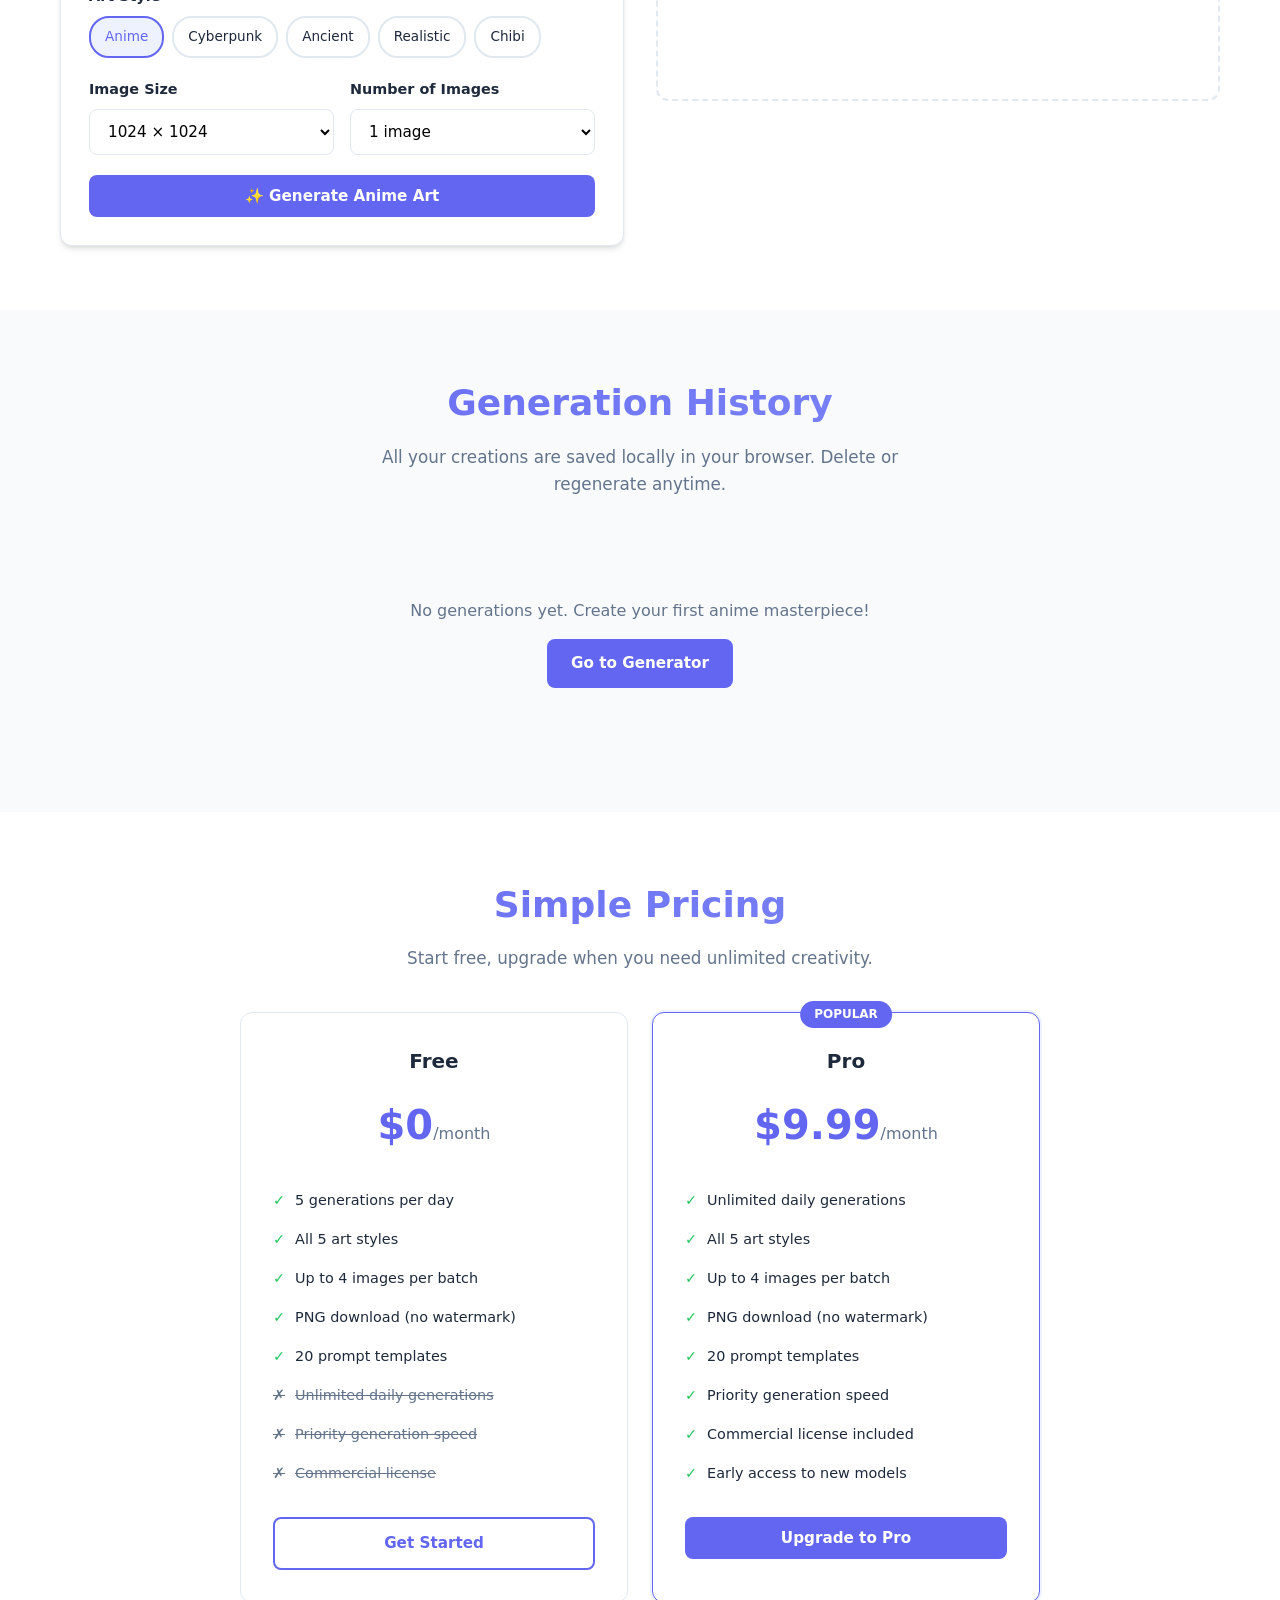
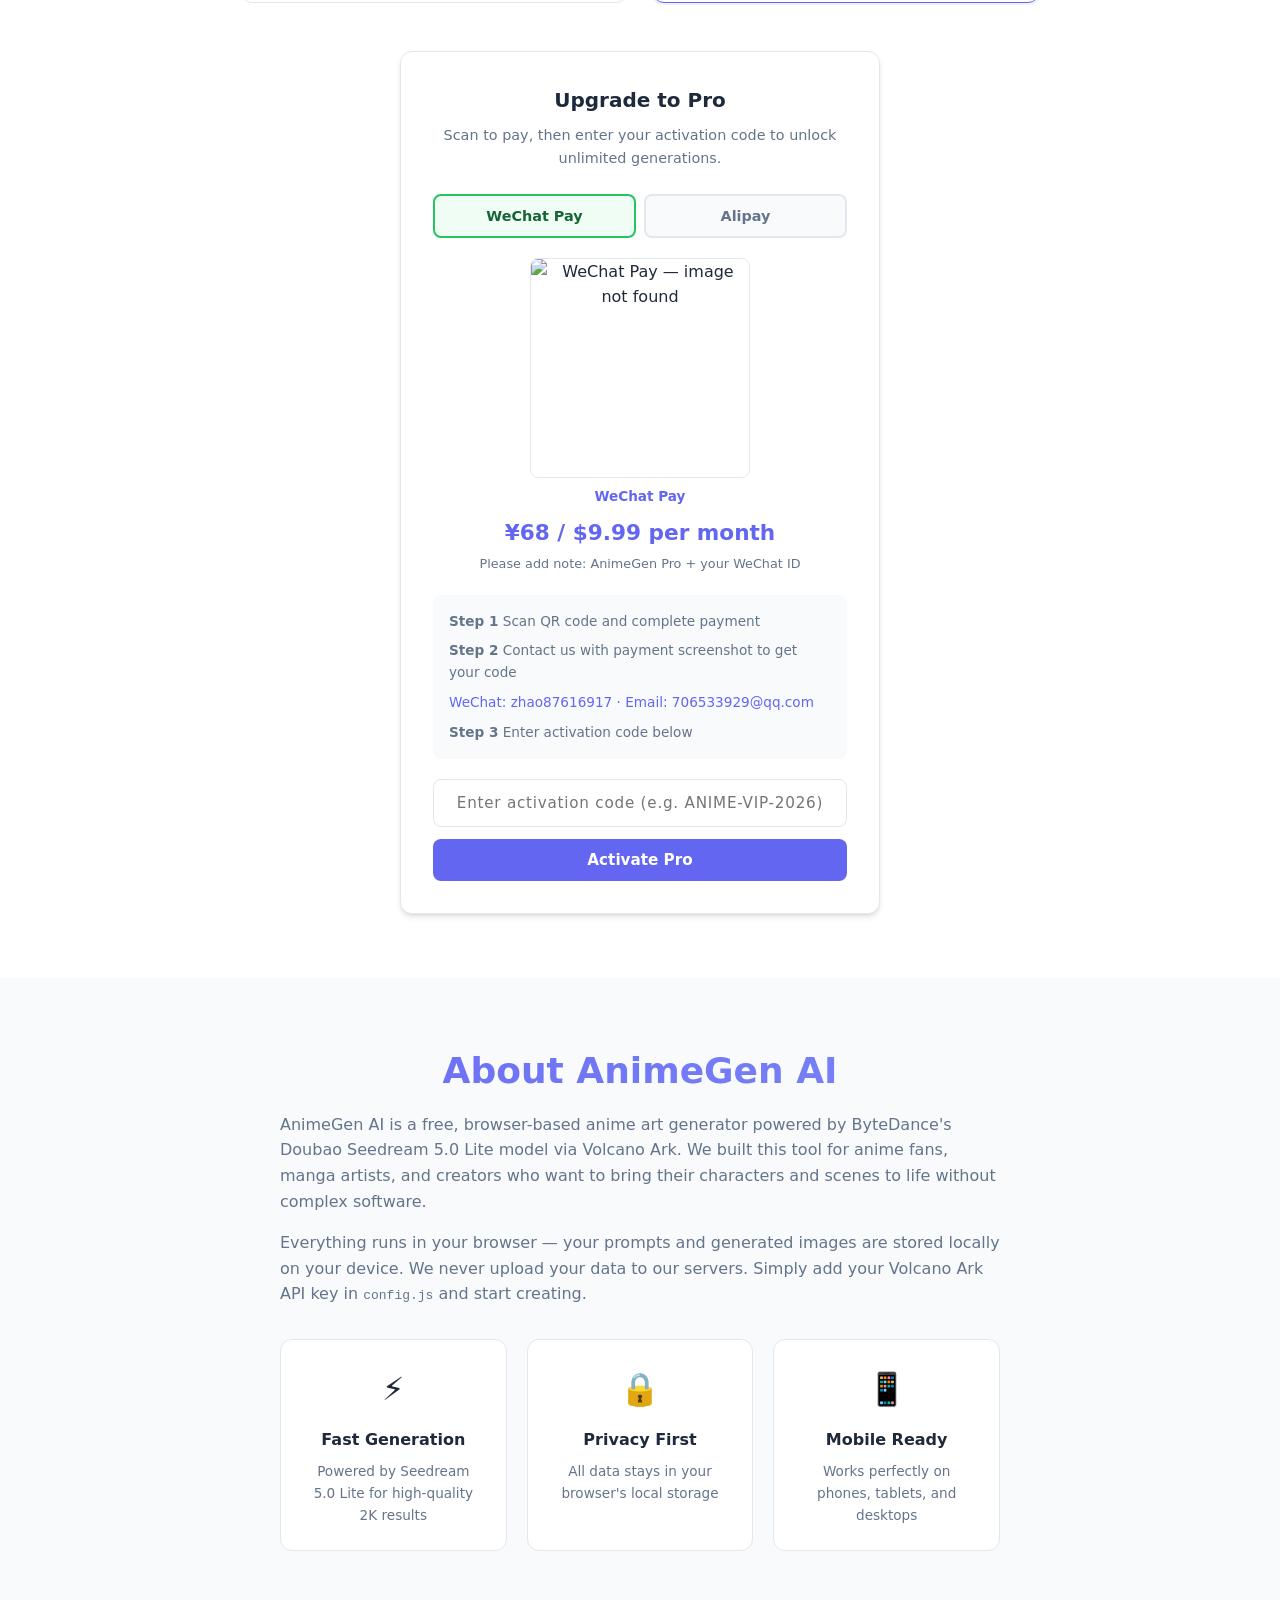
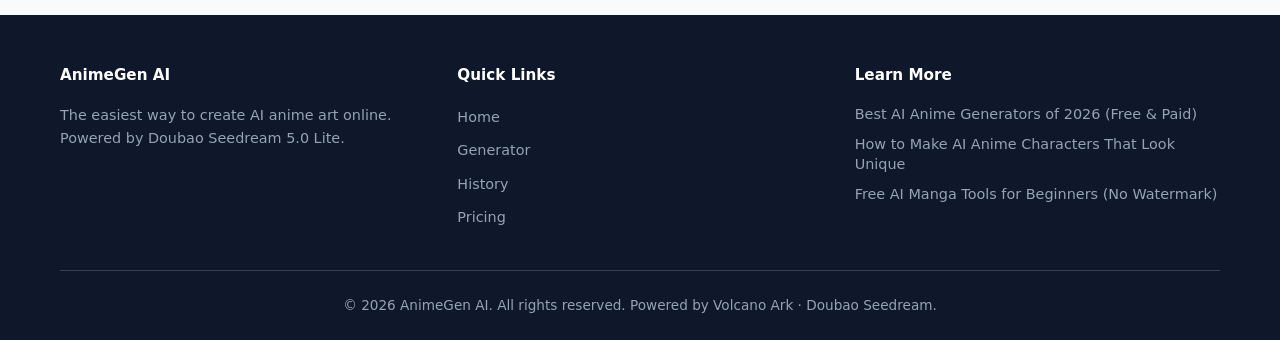
==== commit 3b2e183c: "Add files via upload" ====
--- a/index.html
+++ b/index.html
@@ -206,7 +206,9 @@
               <button type="button" class="payment-tab" data-pay-tab="alipay">Alipay</button>
             </div>
             <div class="payment-qr-wrap">
-              <img id="paymentQrImage" src="" alt="Payment QR code" class="payment-qr">
+              <img id="paymentQrImage" src="assets/wechat-pay.png" alt="WeChat Pay QR code" class="payment-qr"
+                   onerror="this.onerror=null;this.src='assets/wechat-pay.svg'">
+              <p class="payment-qr-label" id="paymentQrLabel">WeChat Pay</p>
               <p class="payment-amount" id="paymentAmount"></p>
               <p class="payment-note" id="paymentNote"></p>
             </div>
@@ -316,7 +318,9 @@
         <button type="button" class="payment-tab" data-pay-tab="alipay">Alipay</button>
       </div>
       <div class="payment-qr-wrap modal-qr-wrap">
-        <img id="paymentModalQr" src="" alt="Payment QR code" class="payment-qr">
+        <img id="paymentModalQr" src="assets/wechat-pay.png" alt="WeChat Pay QR code" class="payment-qr"
+             onerror="this.onerror=null;this.src='assets/wechat-pay.svg'">
+        <p class="payment-qr-label" id="paymentModalQrLabel">WeChat Pay</p>
       </div>
       <p class="payment-note-sm" id="paymentModalNote"></p>
       <p class="payment-contact-sm" id="paymentModalContact"></p>
--- a/style.css
+++ b/style.css
@@ -1032,16 +1032,25 @@
   margin-bottom: 20px;
 }
 
+.payment-qr-label {
+  font-size: 0.85rem;
+  font-weight: 600;
+  color: var(--primary);
+  margin-bottom: 8px;
+}
+
 .payment-qr {
   width: 220px;
   height: 220px;
+  min-width: 180px;
+  min-height: 180px;
   object-fit: contain;
   border-radius: var(--radius-sm);
   border: 1px solid var(--border);
-  background: white;
-  margin: 0 auto 12px;
+  background: #fff;
+  margin: 0 auto 8px;
   display: block;
-  transition: opacity 0.2s;
+  opacity: 1;
 }
 
 .payment-amount {
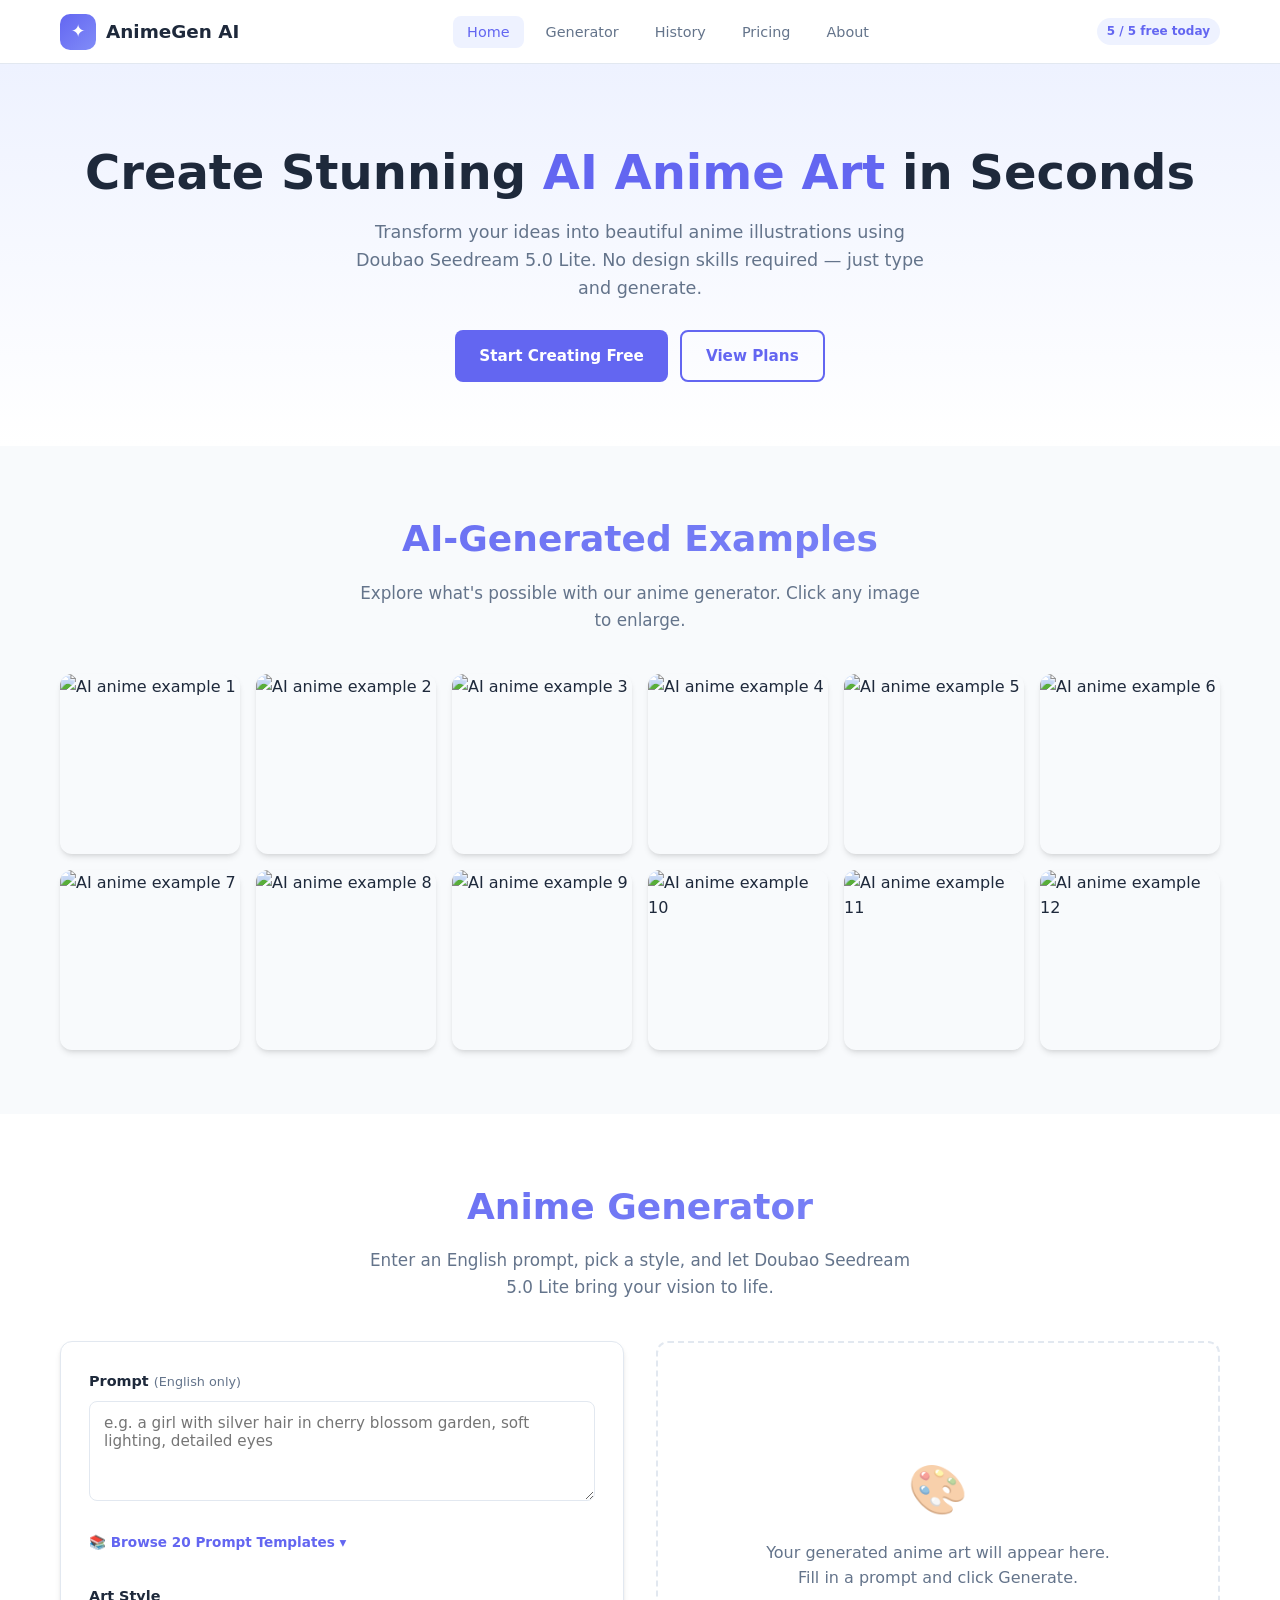
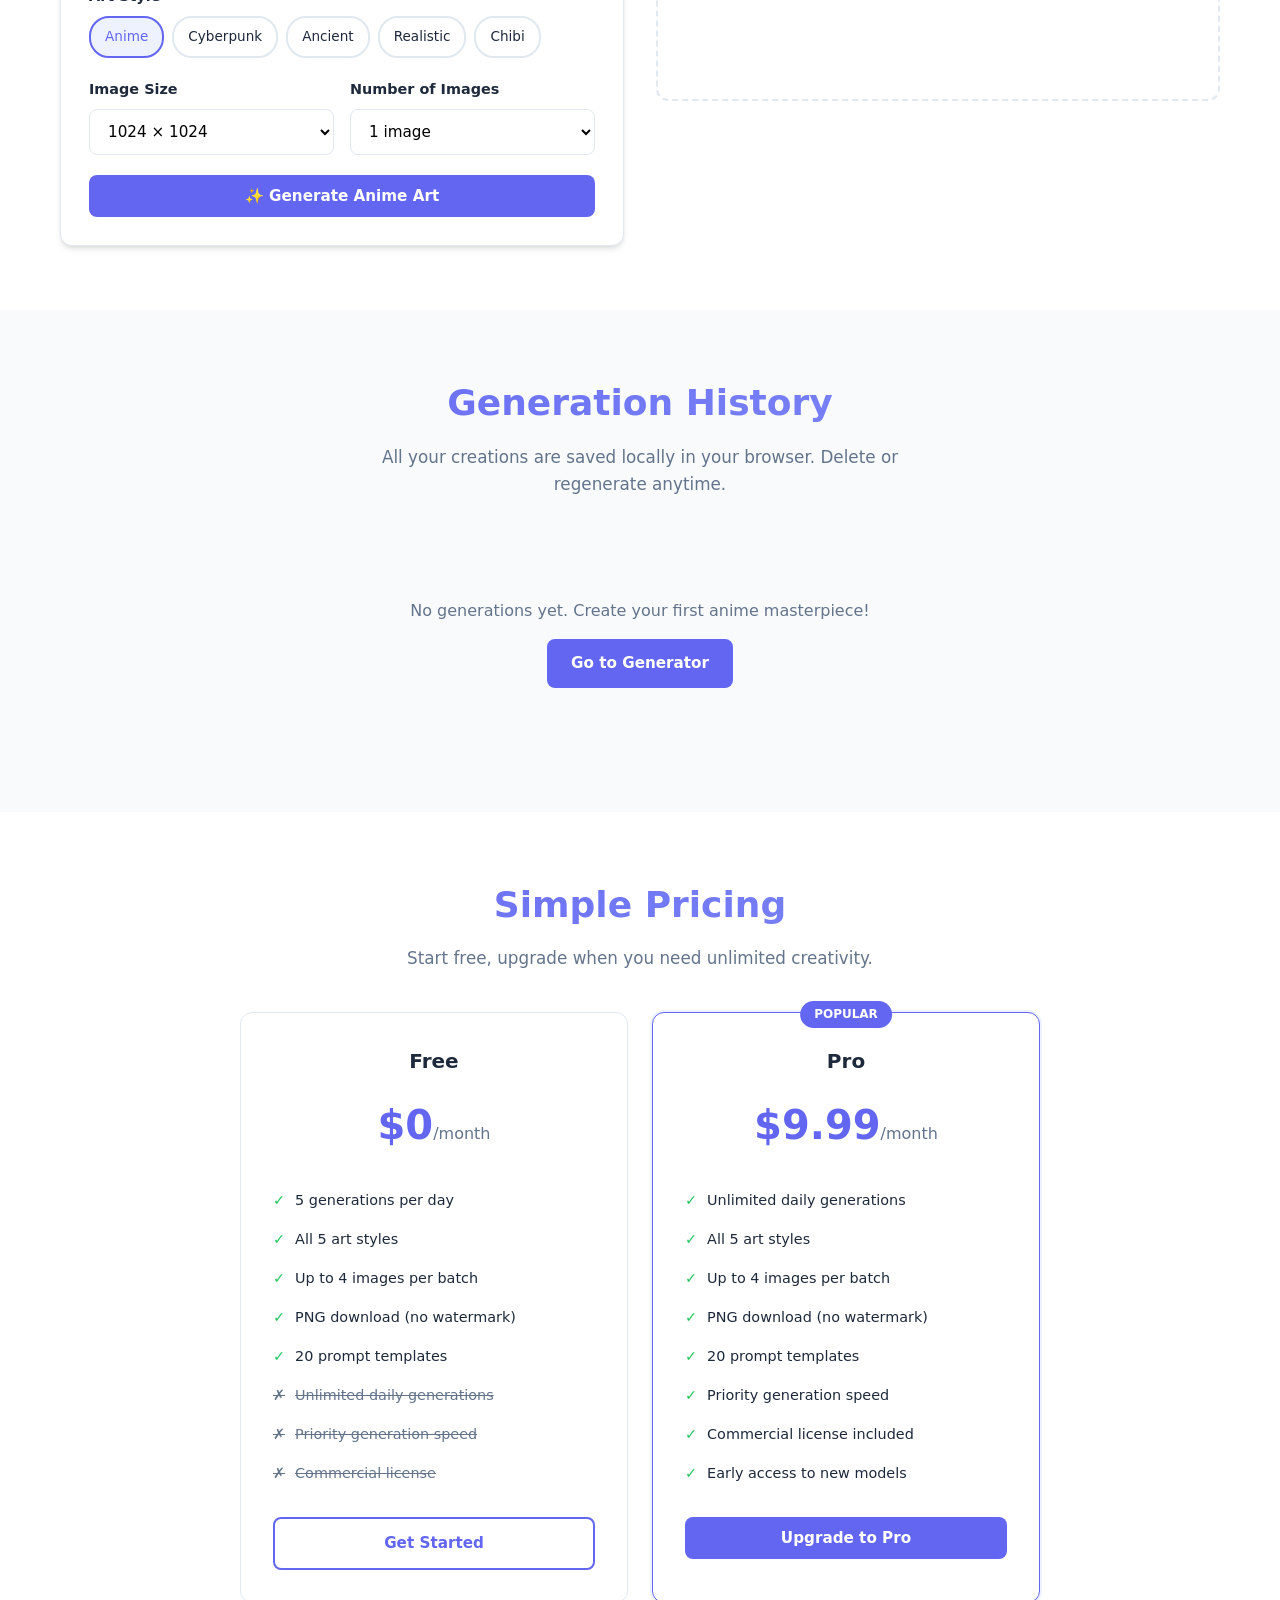
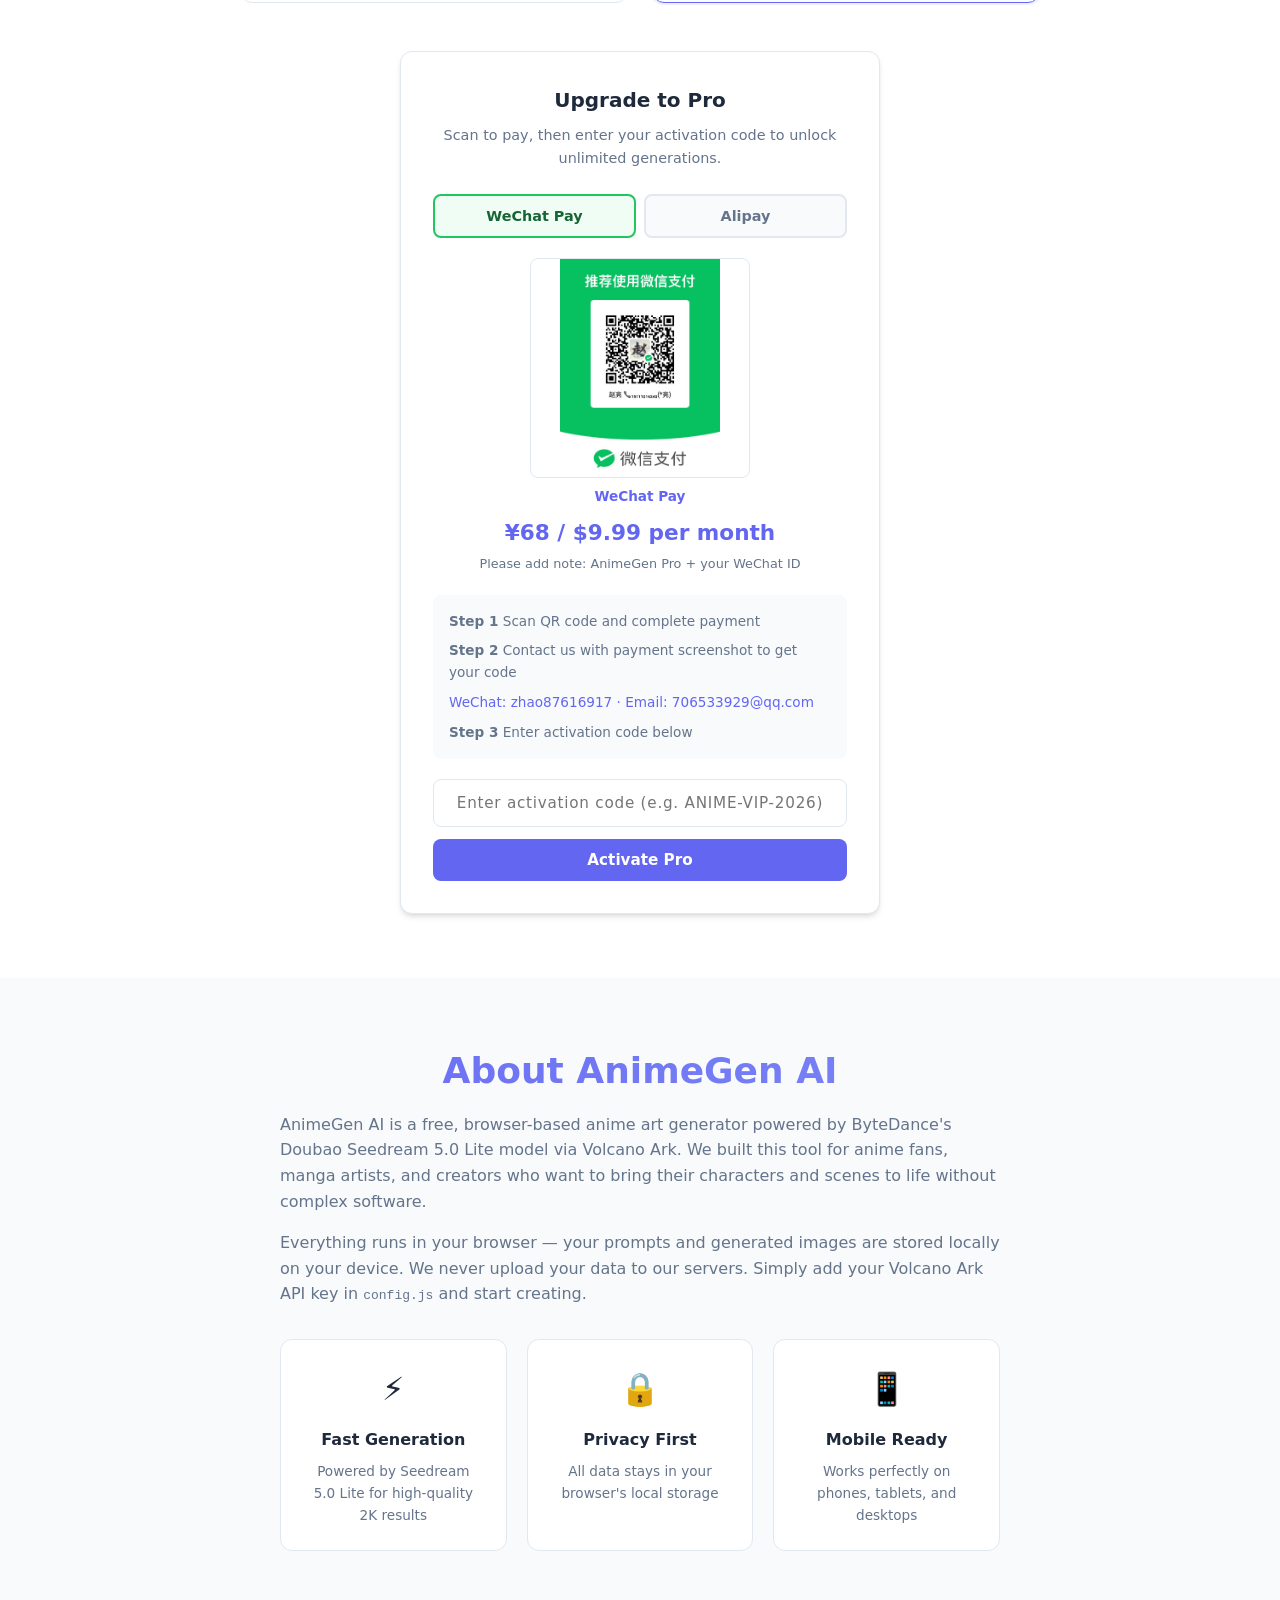
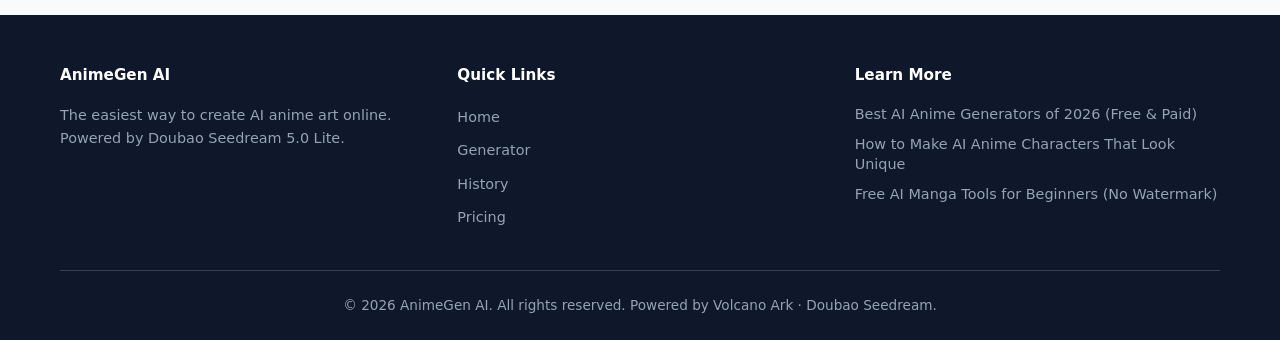
==== commit 5b73653c: "Add files via upload" ====
--- a/index.html
+++ b/index.html
@@ -206,8 +206,7 @@
               <button type="button" class="payment-tab" data-pay-tab="alipay">Alipay</button>
             </div>
             <div class="payment-qr-wrap">
-              <img id="paymentQrImage" src="assets/wechat-pay.png" alt="WeChat Pay QR code" class="payment-qr"
-                   onerror="this.onerror=null;this.src='assets/wechat-pay.svg'">
+              <img id="paymentQrImage" src="" alt="WeChat Pay QR code" class="payment-qr">
               <p class="payment-qr-label" id="paymentQrLabel">WeChat Pay</p>
               <p class="payment-amount" id="paymentAmount"></p>
               <p class="payment-note" id="paymentNote"></p>
@@ -318,8 +317,7 @@
         <button type="button" class="payment-tab" data-pay-tab="alipay">Alipay</button>
       </div>
       <div class="payment-qr-wrap modal-qr-wrap">
-        <img id="paymentModalQr" src="assets/wechat-pay.png" alt="WeChat Pay QR code" class="payment-qr"
-             onerror="this.onerror=null;this.src='assets/wechat-pay.svg'">
+        <img id="paymentModalQr" src="" alt="WeChat Pay QR code" class="payment-qr">
         <p class="payment-qr-label" id="paymentModalQrLabel">WeChat Pay</p>
       </div>
       <p class="payment-note-sm" id="paymentModalNote"></p>
@@ -335,6 +333,7 @@
   <div class="toast-container" id="toastContainer"></div>
 
   <script src="config.js"></script>
+  <script src="payment-qr.js"></script>
   <script src="script.js"></script>
 </body>
 </html>
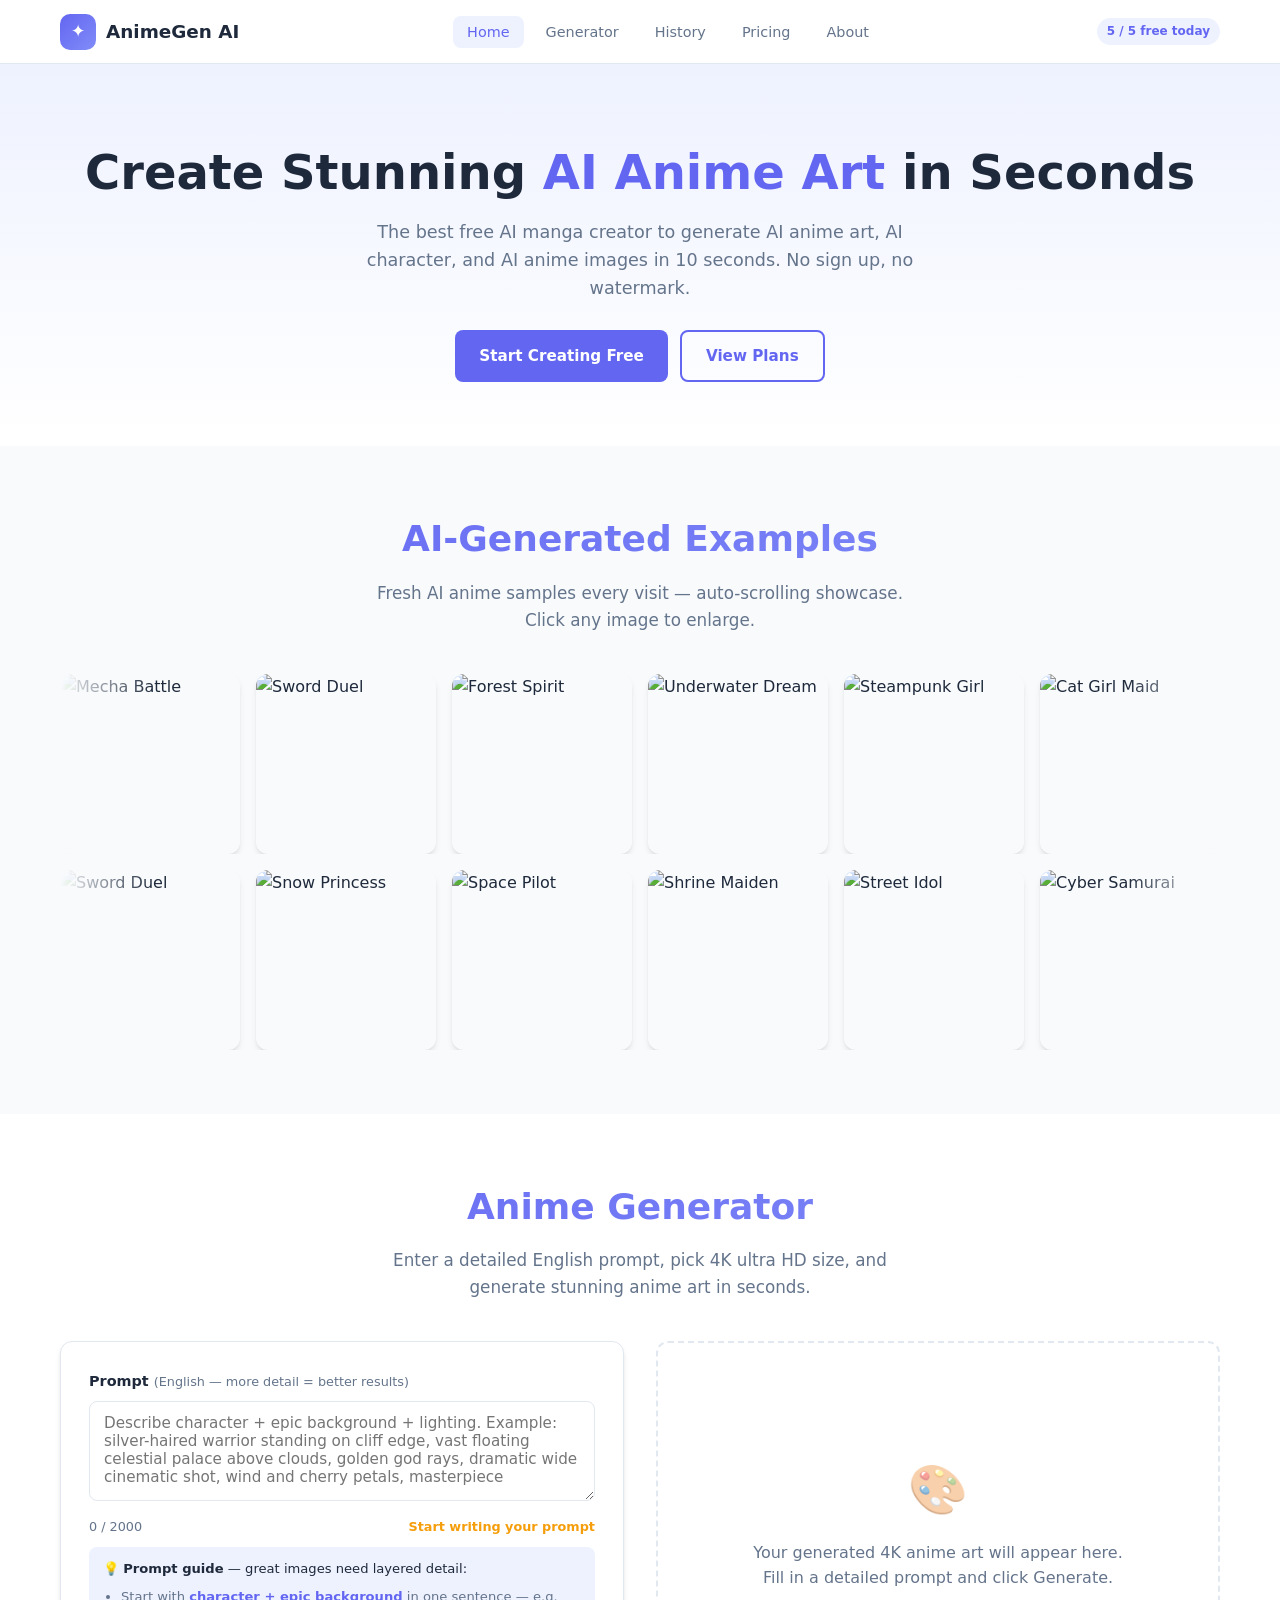
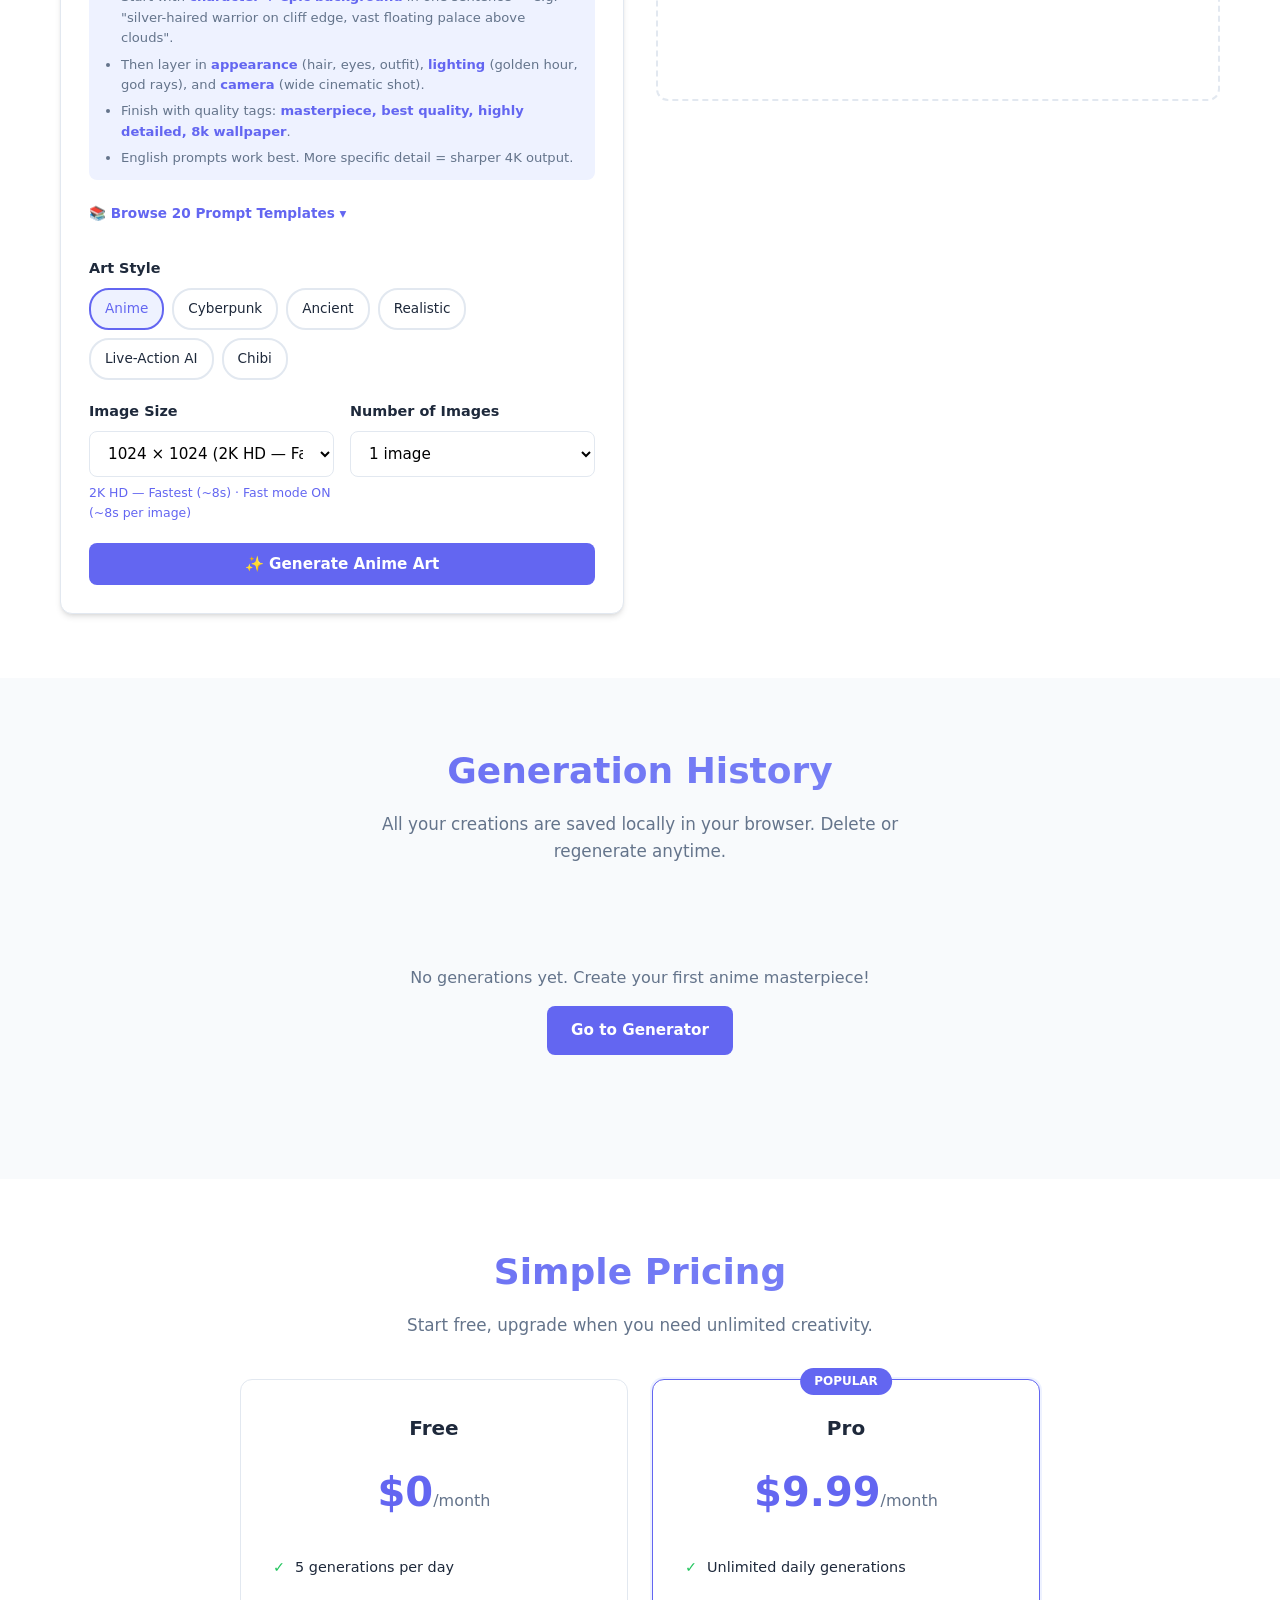
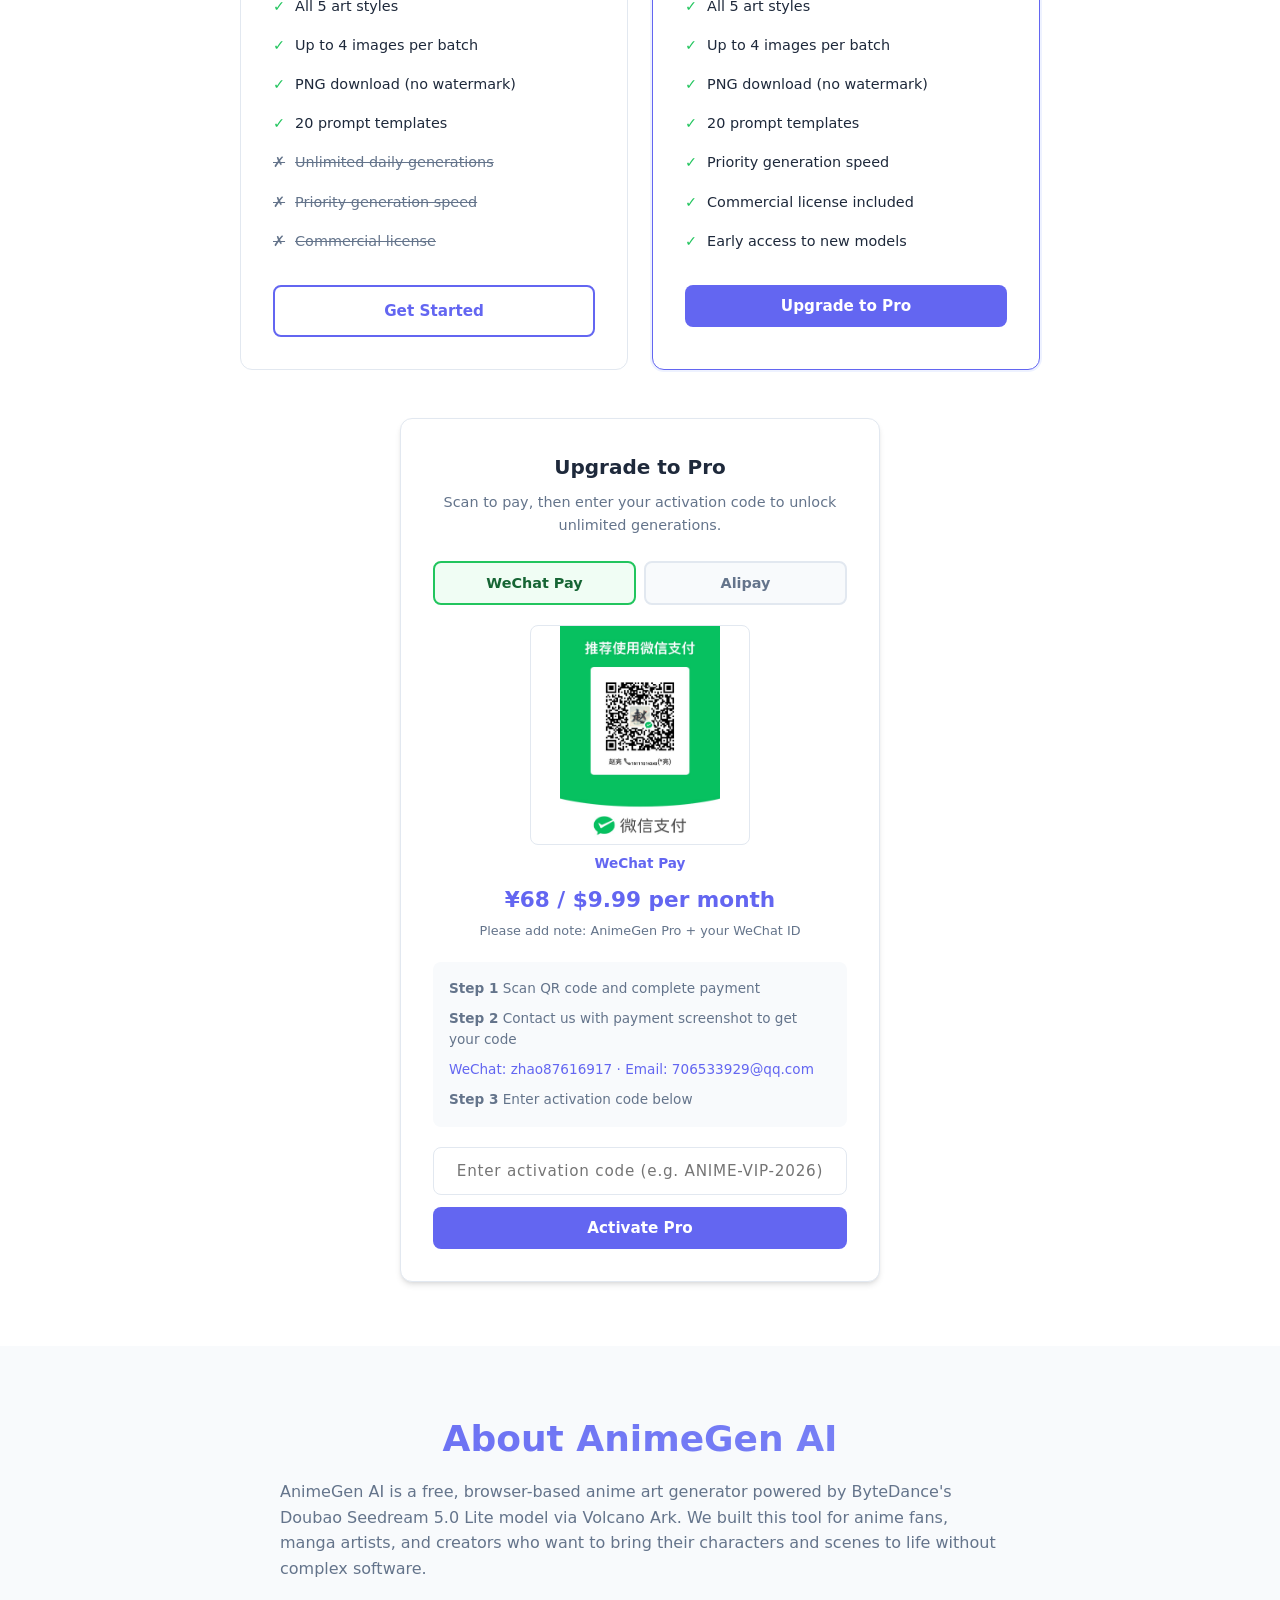
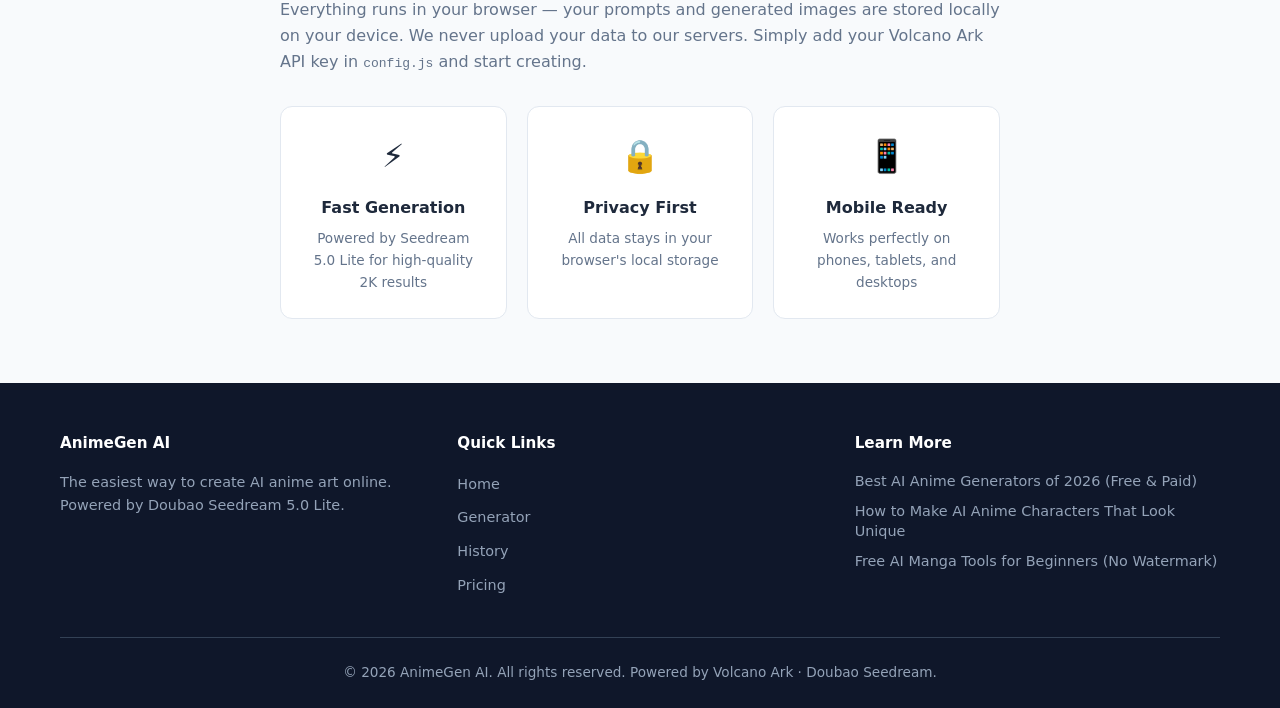
==== commit 4a7af995: "Add files via upload" ====
--- a/index.html
+++ b/index.html
@@ -5,7 +5,7 @@
   <meta name="viewport" content="width=device-width, initial-scale=1.0">
   <meta name="description" content="Free AI anime generator powered by Doubao Seedream 5.0 Lite. Create stunning anime art, manga characters, and illustrations online.">
   <meta name="keywords" content="AI anime generator, Doubao Seedream, manga art, anime character creator">
-  <title>AnimeGen AI — Free AI Anime Generator | Doubao Seedream 5.0</title>
+  <title>AnimeGen - Free AI Anime Generator, No Watermark</title>
   <link rel="icon" href="favicon.svg" type="image/svg+xml">
   <link rel="stylesheet" href="style.css">
 </head>
@@ -37,7 +37,7 @@
     <section id="home" class="hero">
       <div class="container">
         <h1>Create Stunning <span>AI Anime Art</span> in Seconds</h1>
-        <p>Transform your ideas into beautiful anime illustrations using Doubao Seedream 5.0 Lite. No design skills required — just type and generate.</p>
+        <p>The best free AI manga creator to generate AI anime art, AI character, and AI anime images in 10 seconds. No sign up, no watermark.</p>
         <div class="hero-cta">
           <a href="#generator" class="btn btn-primary">Start Creating Free</a>
           <a href="#pricing" class="btn btn-outline">View Plans</a>
@@ -49,8 +49,15 @@
     <section class="section section-alt">
       <div class="container">
         <h2 class="section-title">AI-Generated Examples</h2>
-        <p class="section-subtitle">Explore what's possible with our anime generator. Click any image to enlarge.</p>
-        <div class="gallery-grid" id="exampleGallery"></div>
+        <p class="section-subtitle">Fresh AI anime samples every visit — auto-scrolling showcase. Click any image to enlarge.</p>
+        <div class="gallery-marquee-wrap" id="exampleGallery">
+          <div class="gallery-marquee gallery-marquee--left">
+            <div class="gallery-track" id="galleryTrack1"></div>
+          </div>
+          <div class="gallery-marquee gallery-marquee--right">
+            <div class="gallery-track" id="galleryTrack2"></div>
+          </div>
+        </div>
       </div>
     </section>
 
@@ -58,15 +65,23 @@
     <section id="generator" class="section">
       <div class="container">
         <h2 class="section-title">Anime Generator</h2>
-        <p class="section-subtitle">Enter an English prompt, pick a style, and let Doubao Seedream 5.0 Lite bring your vision to life.</p>
+        <p class="section-subtitle">Enter a detailed English prompt, pick 4K ultra HD size, and generate stunning anime art in seconds.</p>
 
         <div class="generator-layout">
           <!-- Left: Form -->
           <div class="generator-panel">
             <form id="generateForm">
               <div class="form-group">
-                <label for="prompt">Prompt <span class="hint">(English only)</span></label>
-                <textarea id="prompt" name="prompt" placeholder="e.g. a girl with silver hair in cherry blossom garden, soft lighting, detailed eyes" required maxlength="2000"></textarea>
+                <label for="prompt">Prompt <span class="hint">(English — more detail = better results)</span></label>
+                <textarea id="prompt" name="prompt" placeholder="Describe character + epic background + lighting. Example: silver-haired warrior standing on cliff edge, vast floating celestial palace above clouds, golden god rays, dramatic wide cinematic shot, wind and cherry petals, masterpiece" required maxlength="2000"></textarea>
+                <div class="prompt-meta">
+                  <span id="promptCharCount">0 / 2000</span>
+                  <span id="promptQuality" class="prompt-quality">Add epic background details</span>
+                </div>
+                <div class="prompt-tips" id="promptTips">
+                  <p class="prompt-tips-lead">💡 <strong>Prompt guide</strong> — great images need layered detail:</p>
+                  <ul class="prompt-tips-list" id="promptTipsList"></ul>
+                </div>
               </div>
 
               <div class="form-group">
@@ -81,6 +96,7 @@
                   <span class="style-chip" data-style="cyberpunk">Cyberpunk</span>
                   <span class="style-chip" data-style="ancient">Ancient</span>
                   <span class="style-chip" data-style="realistic">Realistic</span>
+                  <span class="style-chip" data-style="liveaction">Live-Action AI</span>
                   <span class="style-chip" data-style="chibi">Chibi</span>
                 </div>
               </div>
@@ -89,10 +105,13 @@
                 <div class="form-group">
                   <label for="size">Image Size</label>
                   <select id="size" name="size">
-                    <option value="512x512">512 × 512</option>
-                    <option value="768x1024">768 × 1024</option>
-                    <option value="1024x1024" selected>1024 × 1024</option>
+                    <option value="1024x1024" selected>1024 × 1024 (2K HD — Fastest)</option>
+                    <option value="1536x2048">1536 × 2048 (3K Portrait)</option>
+                    <option value="2048x2048">2048 × 2048 (3K Square)</option>
+                    <option value="3840x2160">3840 × 2160 (4K Ultra HD)</option>
+                    <option value="2160x3840">2160 × 3840 (4K Portrait)</option>
                   </select>
+                  <p class="size-hint" id="sizeHint">4K Ultra HD — best for wallpapers &amp; prints</p>
                 </div>
                 <div class="form-group">
                   <label for="count">Number of Images</label>
@@ -115,7 +134,10 @@
                 </div>
                 <div class="progress-text">
                   <span id="progressStatus">Preparing...</span>
-                  <span id="progressEta">~12s remaining</span>
+                  <span id="progressTime">
+                    <span id="progressTotal">Total: --s</span>
+                    <span id="progressElapsed">0s elapsed · --s remaining</span>
+                  </span>
                 </div>
               </div>
             </form>
@@ -125,8 +147,9 @@
           <div class="results-panel" id="resultsPanel">
             <div class="results-placeholder" id="resultsPlaceholder">
               <div class="icon">🎨</div>
-              <p>Your generated anime art will appear here.<br>Fill in a prompt and click Generate.</p>
-            </div>
+              <p>Your generated 4K anime art will appear here.<br>Fill in a detailed prompt and click Generate.</p>
+            </div>
+            <div class="results-summary" id="resultsSummary" style="display:none"></div>
             <div class="results-grid" id="resultsGrid" style="display:none"></div>
           </div>
         </div>
--- a/style.css
+++ b/style.css
@@ -289,21 +289,78 @@
   justify-content: center;
 }
 
-/* ---- Gallery (Home) ---- */
-.gallery-grid {
-  display: grid;
-  grid-template-columns: repeat(auto-fill, minmax(160px, 1fr));
+/* ---- Gallery (Home) — auto-scroll marquee ---- */
+.gallery-marquee-wrap {
+  display: flex;
+  flex-direction: column;
   gap: 16px;
+  overflow: hidden;
+  transition: opacity 0.4s ease;
+}
+
+.gallery-marquee-wrap.gallery-refreshing {
+  opacity: 0.55;
+}
+
+.gallery-marquee {
+  overflow: hidden;
+  mask-image: linear-gradient(90deg, transparent, #000 8%, #000 92%, transparent);
+  -webkit-mask-image: linear-gradient(90deg, transparent, #000 8%, #000 92%, transparent);
+}
+
+.gallery-marquee:hover .gallery-track {
+  animation-play-state: paused;
+}
+
+.gallery-track {
+  display: flex;
+  gap: 16px;
+  width: max-content;
+  will-change: transform;
+}
+
+.gallery-marquee--left .gallery-track {
+  animation: gallery-scroll-left 50s linear infinite;
+}
+
+.gallery-marquee--right .gallery-track {
+  animation: gallery-scroll-right 55s linear infinite;
+}
+
+@keyframes gallery-scroll-left {
+  0% { transform: translateX(0); }
+  100% { transform: translateX(-50%); }
+}
+
+@keyframes gallery-scroll-right {
+  0% { transform: translateX(-50%); }
+  100% { transform: translateX(0); }
+}
+
+@media (prefers-reduced-motion: reduce) {
+  .gallery-marquee--left .gallery-track,
+  .gallery-marquee--right .gallery-track {
+    animation: none;
+  }
 }
 
 .gallery-item {
   position: relative;
+  flex: 0 0 auto;
+  width: 180px;
+  height: 180px;
   aspect-ratio: 1;
   border-radius: var(--radius);
   overflow: hidden;
   cursor: pointer;
   box-shadow: var(--shadow);
   transition: transform var(--transition), box-shadow var(--transition);
+}
+
+.gallery-grid {
+  display: grid;
+  grid-template-columns: repeat(auto-fill, minmax(160px, 1fr));
+  gap: 16px;
 }
 
 .gallery-item:hover {
@@ -433,6 +490,63 @@
   color: var(--primary);
 }
 
+/* Prompt helpers */
+.prompt-meta {
+  display: flex;
+  justify-content: space-between;
+  align-items: center;
+  margin-top: 8px;
+  font-size: 0.8rem;
+  color: var(--text-muted);
+}
+
+.prompt-quality {
+  font-weight: 600;
+}
+
+.prompt-quality.low { color: #f59e0b; }
+.prompt-quality.mid { color: var(--primary); }
+.prompt-quality.high { color: #22c55e; }
+
+.prompt-tips {
+  margin-top: 10px;
+  padding: 12px 14px;
+  background: var(--primary-bg);
+  border-radius: var(--radius-sm);
+  font-size: 0.82rem;
+  color: var(--text-muted);
+  line-height: 1.55;
+}
+
+.prompt-tips-lead {
+  margin: 0 0 8px;
+  color: var(--text);
+}
+
+.prompt-tips-list {
+  margin: 0;
+  padding-left: 18px;
+}
+
+.prompt-tips-list li {
+  margin-bottom: 6px;
+}
+
+.prompt-tips-list li:last-child {
+  margin-bottom: 0;
+}
+
+.prompt-tips-list li strong {
+  color: var(--primary);
+}
+
+.size-hint {
+  font-size: 0.78rem;
+  color: var(--primary);
+  margin-top: 6px;
+  font-weight: 500;
+}
+
 /* Templates */
 .templates-toggle {
   font-size: 0.85rem;
@@ -514,17 +628,61 @@
   background: linear-gradient(90deg, var(--primary), var(--primary-light));
   border-radius: 5px;
   width: 0%;
-  transition: width 0.3s ease;
+  transition: width 0.2s linear;
 }
 
 .progress-text {
   font-size: 0.85rem;
   color: var(--text-muted);
   display: flex;
+  flex-direction: column;
+  gap: 4px;
+}
+
+#progressTime {
+  font-variant-numeric: tabular-nums;
+  font-weight: 600;
+  color: var(--primary);
+  display: flex;
+  flex-direction: column;
+  gap: 2px;
+}
+
+#progressTotal {
+  font-size: 0.9rem;
+}
+
+#progressElapsed {
+  font-size: 0.82rem;
+  font-weight: 500;
+  color: var(--text-muted);
+}
+
+/* Results */
+.results-summary {
+  display: flex;
+  align-items: center;
   justify-content: space-between;
-}
-
-/* Results */
+  gap: 12px;
+  flex-wrap: wrap;
+  padding: 12px 16px;
+  margin-bottom: 16px;
+  background: linear-gradient(135deg, var(--primary-bg), rgba(124, 58, 237, 0.06));
+  border: 1px solid var(--border);
+  border-radius: var(--radius-sm);
+  font-size: 0.88rem;
+}
+
+.results-summary-time {
+  font-variant-numeric: tabular-nums;
+  color: var(--text-muted);
+}
+
+.results-summary-time strong {
+  color: var(--primary);
+  font-size: 1rem;
+}
+
 .results-panel {
   min-height: 400px;
 }
@@ -560,6 +718,38 @@
   overflow: hidden;
   box-shadow: var(--shadow);
   background: var(--bg-alt);
+}
+
+.result-img-wrap {
+  position: relative;
+  cursor: zoom-in;
+}
+
+.hd-badge {
+  position: absolute;
+  top: 10px;
+  left: 10px;
+  z-index: 2;
+  background: linear-gradient(135deg, var(--primary), #8b5cf6);
+  color: white;
+  font-size: 0.7rem;
+  font-weight: 700;
+  padding: 4px 10px;
+  border-radius: 20px;
+  letter-spacing: 0.03em;
+  box-shadow: var(--shadow);
+}
+
+.result-hd-img {
+  width: 100%;
+  aspect-ratio: 1;
+  object-fit: cover;
+  display: block;
+  transition: transform 0.2s;
+}
+
+.result-img-wrap:hover .result-hd-img {
+  transform: scale(1.02);
 }
 
 .result-card img {
@@ -1270,6 +1460,19 @@
     justify-content: center;
   }
 
+  .gallery-item {
+    width: 140px;
+    height: 140px;
+  }
+
+  .gallery-marquee--left .gallery-track {
+    animation-duration: 35s;
+  }
+
+  .gallery-marquee--right .gallery-track {
+    animation-duration: 40s;
+  }
+
   .gallery-grid {
     grid-template-columns: repeat(2, 1fr);
   }
